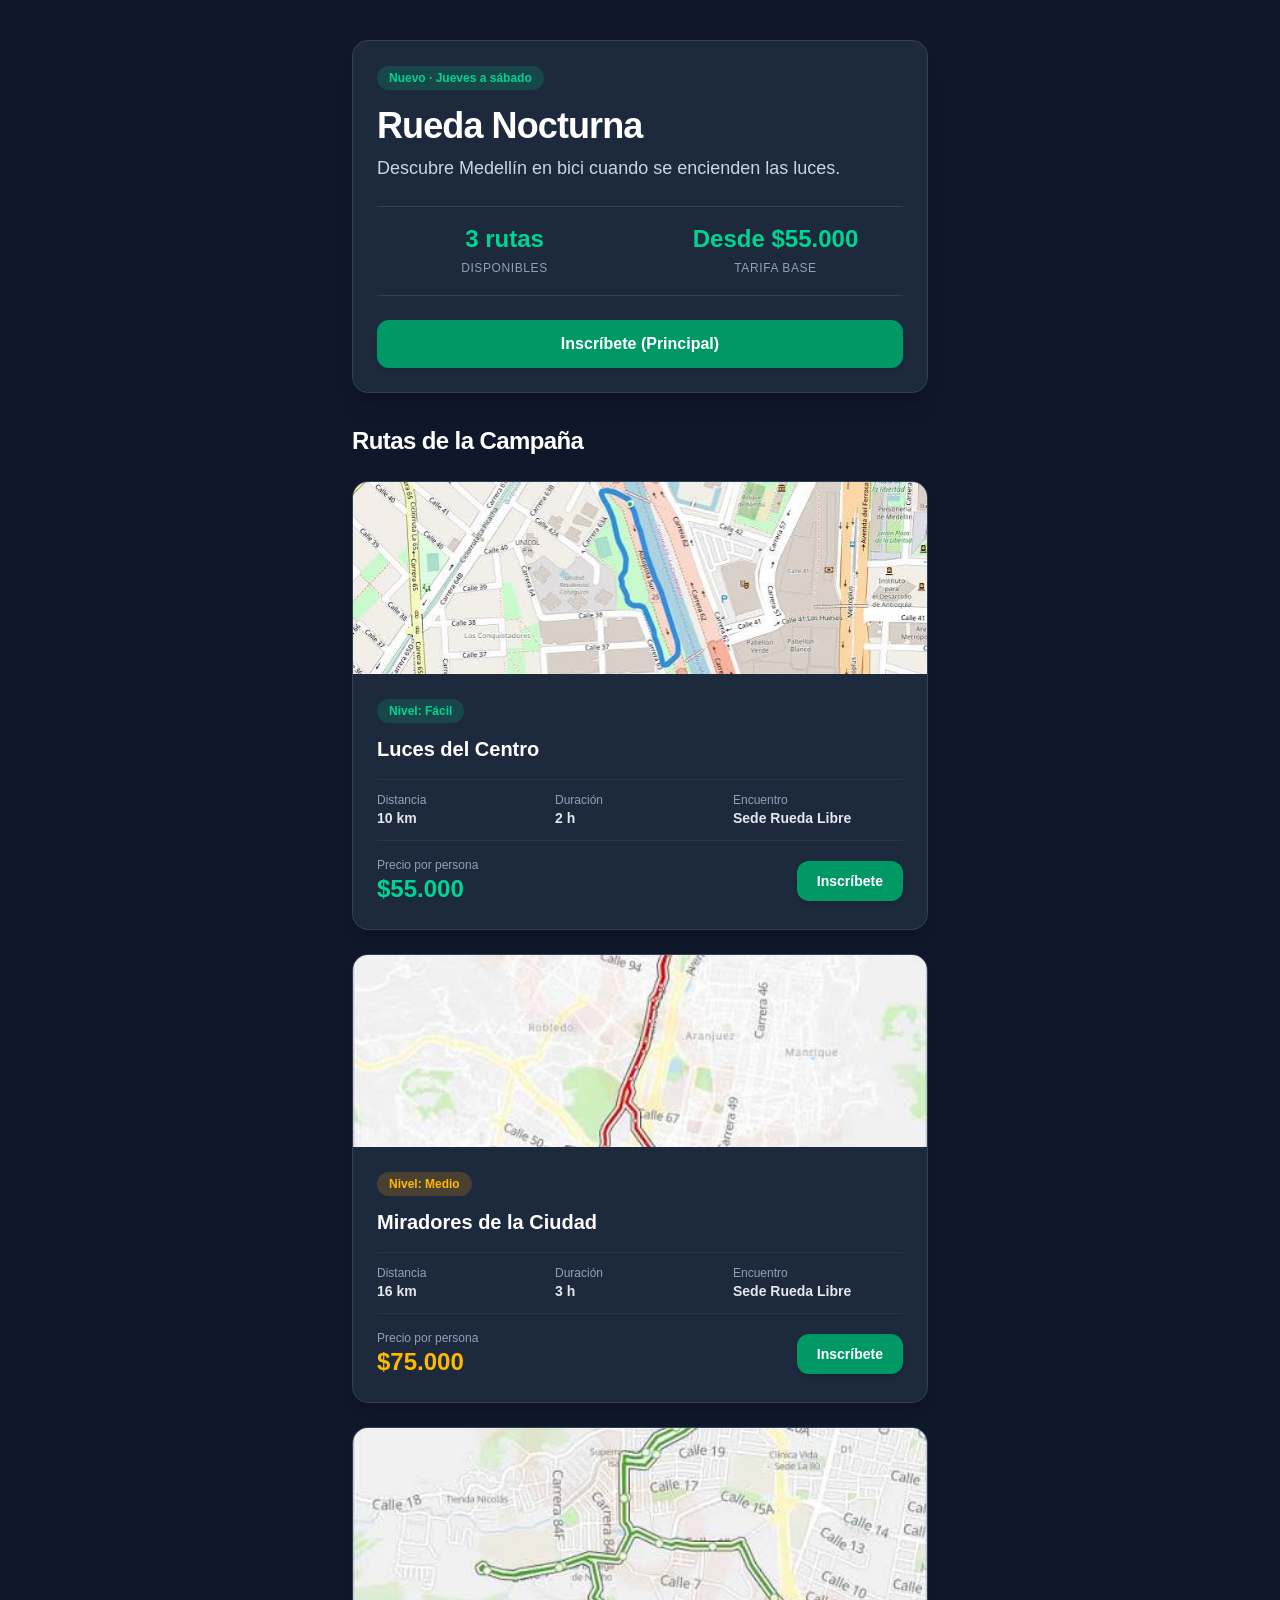
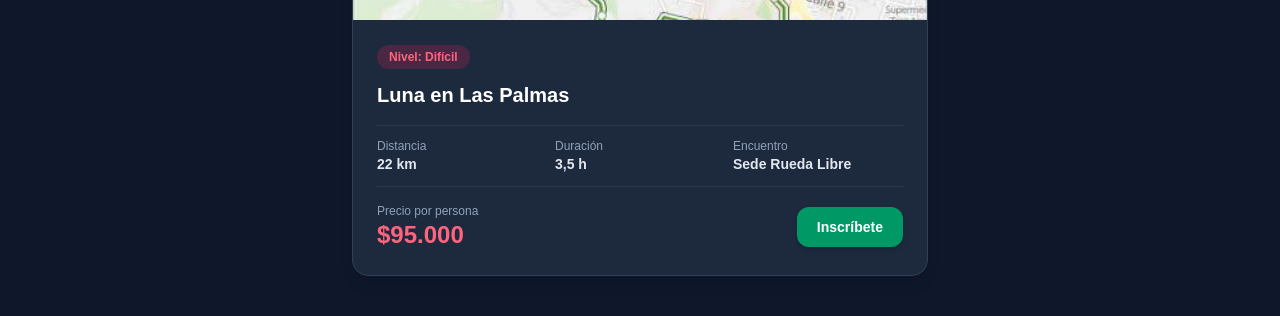
==== nocturna/index.html @ d39bd92f "Contenido de la rama semana3dia1 de semana2riwi Movido desde Roa1715/semana2riwi (commit original 7a" ====
<!DOCTYPE html>
<html lang="es">
<head>
    <meta charset="UTF-8">
    <meta name="viewport" content="width=device-width, initial-scale=1.0">
    <title>Rueda Nocturna | Rueda Libre</title>
    <!-- CSS compilado con la CLI de Tailwind -->
    <link rel="stylesheet" href="./src/output.css">
</head>
<body class="bg-slate-900 text-slate-100 font-sans antialiased min-h-screen py-10 px-4">

    <main class="max-w-xl mx-auto space-y-8">
        
        <!-- SECCIÓN PRINCIPAL HERO -->
        <section class="bg-slate-800 p-6 rounded-2xl shadow-xl border border-slate-700">
            <span class="inline-block bg-emerald-500/20 text-emerald-400 text-xs font-semibold px-3 py-1 rounded-full mb-4">
                Nuevo · Jueves a sábado
            </span>

            <h1 class="text-3xl md:text-4xl font-extrabold tracking-tight text-white mb-2">
                Rueda Nocturna
            </h1>
            <p class="text-slate-300 text-base md:text-lg mb-6">
                Descubre Medellín en bici cuando se encienden las luces.
            </p>

            <div class="grid grid-cols-2 gap-4 mb-6 py-4 border-y border-slate-700 text-center">
                <div>
                    <span class="block text-2xl font-bold text-emerald-400">3 rutas</span>
                    <span class="text-xs text-slate-400 uppercase tracking-wider">Disponibles</span>
                </div>
                <div>
                    <span class="block text-2xl font-bold text-emerald-400">Desde $55.000</span>
                    <span class="text-xs text-slate-400 uppercase tracking-wider">Tarifa base</span>
                </div>
            </div>

            <div class="flex flex-col gap-3">
                <a href="#rutas" class="text-center bg-emerald-600 hover:bg-emerald-500 text-white font-semibold py-3 px-6 rounded-xl transition duration-200 shadow-md focus:outline-none focus:ring-4 focus:ring-emerald-400/50">
                    Inscríbete (Principal)
                </a>
            </div>
        </section>

        <!-- SECCIÓN RUTAS -->
        <section id="rutas" class="space-y-6">
            <h2 class="text-2xl font-bold text-white tracking-tight">Rutas de la Campaña</h2>

            <!-- CARD 1: Luces del Centro -->
            <article class="bg-slate-800 rounded-2xl overflow-hidden border border-slate-700 shadow-lg hover:border-emerald-500 hover:shadow-2xl transition-all duration-300">
                <!-- Imagen con alto uniforme y ancho completo -->
                <img src="../img/rios_y_parques.jpeg" alt="Ruta Luces del Centro" class="w-full h-48 object-cover">
                
                <div class="p-6">
                    <!-- Etiqueta de nivel (Fácil - Verde) -->
                    <span class="inline-block bg-emerald-500/20 text-emerald-400 text-xs font-semibold px-3 py-1 rounded-full mb-3">
                        Nivel: Fácil
                    </span>

                    <h3 class="text-xl font-bold text-white mb-4">Luces del Centro</h3>

                    <!-- Lista de datos jerarquizada -->
                    <dl class="grid grid-cols-3 gap-2 py-3 border-y border-slate-700/60 mb-4">
                        <div>
                            <dt class="text-xs text-slate-400 font-medium">Distancia</dt>
                            <dd class="text-sm font-semibold text-slate-200">10 km</dd>
                        </div>
                        <div>
                            <dt class="text-xs text-slate-400 font-medium">Duración</dt>
                            <dd class="text-sm font-semibold text-slate-200">2 h</dd>
                        </div>
                        <div>
                            <dt class="text-xs text-slate-400 font-medium">Encuentro</dt>
                            <dd class="text-sm font-semibold text-slate-200">Sede Rueda Libre</dd>
                        </div>
                    </dl>

                    <!-- Precio destacado y Botón principal -->
                    <div class="flex items-center justify-between mt-4">
                        <div>
                            <span class="text-xs text-slate-400 block">Precio por persona</span>
                            <span class="text-2xl font-extrabold text-emerald-400">$55.000</span>
                        </div>
                        <a href="#" class="bg-emerald-600 hover:bg-emerald-500 text-white font-semibold py-2.5 px-5 rounded-xl transition duration-200 shadow-md focus:outline-none focus:ring-4 focus:ring-emerald-400/50 text-sm">
                            Inscríbete
                        </a>
                    </div>
                </div>
            </article>

            <!-- CARD 2: Miradores de la Ciudad -->
            <article class="bg-slate-800 rounded-2xl overflow-hidden border border-slate-700 shadow-lg hover:border-amber-500 hover:shadow-2xl transition-all duration-300">
                <img src="../img/sabores-de-barrio.jpeg" alt="Ruta Miradores de la Ciudad" class="w-full h-48 object-cover">
                
                <div class="p-6">
                    <!-- Etiqueta de nivel (Medio - Amarillo/Ámbar) -->
                    <span class="inline-block bg-amber-500/20 text-amber-400 text-xs font-semibold px-3 py-1 rounded-full mb-3">
                        Nivel: Medio
                    </span>

                    <h3 class="text-xl font-bold text-white mb-4">Miradores de la Ciudad</h3>

                    <dl class="grid grid-cols-3 gap-2 py-3 border-y border-slate-700/60 mb-4">
                        <div>
                            <dt class="text-xs text-slate-400 font-medium">Distancia</dt>
                            <dd class="text-sm font-semibold text-slate-200">16 km</dd>
                        </div>
                        <div>
                            <dt class="text-xs text-slate-400 font-medium">Duración</dt>
                            <dd class="text-sm font-semibold text-slate-200">3 h</dd>
                        </div>
                        <div>
                            <dt class="text-xs text-slate-400 font-medium">Encuentro</dt>
                            <dd class="text-sm font-semibold text-slate-200">Sede Rueda Libre</dd>
                        </div>
                    </dl>

                    <div class="flex items-center justify-between mt-4">
                        <div>
                            <span class="text-xs text-slate-400 block">Precio por persona</span>
                            <span class="text-2xl font-extrabold text-amber-400">$75.000</span>
                        </div>
                        <a href="#" class="bg-emerald-600 hover:bg-emerald-500 text-white font-semibold py-2.5 px-5 rounded-xl transition duration-200 shadow-md focus:outline-none focus:ring-4 focus:ring-emerald-400/50 text-sm">
                            Inscríbete
                        </a>
                    </div>
                </div>
            </article>

            <!-- CARD 3: Luna en Las Palmas -->
            <article class="bg-slate-800 rounded-2xl overflow-hidden border border-slate-700 shadow-lg hover:border-rose-500 hover:shadow-2xl transition-all duration-300">
                <img src="../img/recto-las-palmas.jpeg" alt="Ruta Luna en Las Palmas" class="w-full h-48 object-cover">
                
                <div class="p-6">
                    <!-- Etiqueta de nivel (Difícil - Rojo/Rosa) -->
                    <span class="inline-block bg-rose-500/20 text-rose-400 text-xs font-semibold px-3 py-1 rounded-full mb-3">
                        Nivel: Difícil
                    </span>

                    <h3 class="text-xl font-bold text-white mb-4">Luna en Las Palmas</h3>

                    <dl class="grid grid-cols-3 gap-2 py-3 border-y border-slate-700/60 mb-4">
                        <div>
                            <dt class="text-xs text-slate-400 font-medium">Distancia</dt>
                            <dd class="text-sm font-semibold text-slate-200">22 km</dd>
                        </div>
                        <div>
                            <dt class="text-xs text-slate-400 font-medium">Duración</dt>
                            <dd class="text-sm font-semibold text-slate-200">3,5 h</dd>
                        </div>
                        <div>
                            <dt class="text-xs text-slate-400 font-medium">Encuentro</dt>
                            <dd class="text-sm font-semibold text-slate-200">Sede Rueda Libre</dd>
                        </div>
                    </dl>

                    <div class="flex items-center justify-between mt-4">
                        <div>
                            <span class="text-xs text-slate-400 block">Precio por persona</span>
                            <span class="text-2xl font-extrabold text-rose-400">$95.000</span>
                        </div>
                        <a href="#" class="bg-emerald-600 hover:bg-emerald-500 text-white font-semibold py-2.5 px-5 rounded-xl transition duration-200 shadow-md focus:outline-none focus:ring-4 focus:ring-emerald-400/50 text-sm">
                            Inscríbete
                        </a>
                    </div>
                </div>
            </article>

        </section>

    </main>

</body>
</html>
---- nocturna/src/output.css ----
/*! tailwindcss v4.3.5 | MIT License | https://tailwindcss.com */
@layer properties;
@layer theme, base, components, utilities;
@layer theme {
  :root, :host {
    --font-sans: -apple-system, BlinkMacSystemFont, "Segoe UI", Roboto, "Helvetica Neue",
      "Noto Sans", Arial, sans-serif, "Apple Color Emoji", "Segoe UI Emoji",
      "Segoe UI Symbol", "Noto Color Emoji";
    --font-mono: ui-monospace, SFMono-Regular, Menlo, Monaco, Consolas, "Liberation Mono",
      "Courier New", monospace;
    --color-amber-400: oklch(82.8% 0.189 84.429);
    --color-amber-500: oklch(76.9% 0.188 70.08);
    --color-emerald-400: oklch(76.5% 0.177 163.223);
    --color-emerald-500: oklch(69.6% 0.17 162.48);
    --color-emerald-600: oklch(59.6% 0.145 163.225);
    --color-sky-400: oklch(74.6% 0.16 232.661);
    --color-sky-500: oklch(68.5% 0.169 237.323);
    --color-rose-400: oklch(71.2% 0.194 13.428);
    --color-rose-500: oklch(64.5% 0.246 16.439);
    --color-slate-100: oklch(96.8% 0.007 247.896);
    --color-slate-200: oklch(92.9% 0.013 255.508);
    --color-slate-300: oklch(86.9% 0.022 252.894);
    --color-slate-400: oklch(70.4% 0.04 256.788);
    --color-slate-600: oklch(44.6% 0.043 257.281);
    --color-slate-700: oklch(37.2% 0.044 257.287);
    --color-slate-800: oklch(27.9% 0.041 260.031);
    --color-slate-900: oklch(20.8% 0.042 265.755);
    --color-white: #fff;
    --spacing: 0.25rem;
    --container-md: 28rem;
    --container-xl: 36rem;
    --container-3xl: 48rem;
    --text-xs: 0.75rem;
    --text-xs--line-height: calc(1 / 0.75);
    --text-sm: 0.875rem;
    --text-sm--line-height: calc(1.25 / 0.875);
    --text-base: 1rem;
    --text-base--line-height: calc(1.5 / 1);
    --text-lg: 1.125rem;
    --text-lg--line-height: calc(1.75 / 1.125);
    --text-xl: 1.25rem;
    --text-xl--line-height: calc(1.75 / 1.25);
    --text-2xl: 1.5rem;
    --text-2xl--line-height: calc(2 / 1.5);
    --text-3xl: 1.875rem;
    --text-3xl--line-height: calc(2.25 / 1.875);
    --text-4xl: 2.25rem;
    --text-4xl--line-height: calc(2.5 / 2.25);
    --font-weight-medium: 500;
    --font-weight-semibold: 600;
    --font-weight-bold: 700;
    --font-weight-extrabold: 800;
    --tracking-tight: -0.025em;
    --tracking-wider: 0.05em;
    --radius-xl: 0.75rem;
    --radius-2xl: 1rem;
    --default-transition-duration: 150ms;
    --default-transition-timing-function: cubic-bezier(0.4, 0, 0.2, 1);
    --default-font-family: var(--font-sans);
    --default-mono-font-family: var(--font-mono);
  }
}
@layer base {
  *, ::after, ::before, ::backdrop, ::file-selector-button {
    box-sizing: border-box;
    margin: 0;
    padding: 0;
    border: 0 solid;
  }
  html, :host {
    line-height: 1.5;
    -webkit-text-size-adjust: 100%;
    tab-size: 4;
    font-family: var(--default-font-family, -apple-system, BlinkMacSystemFont, "Segoe UI", Roboto, "Helvetica Neue", "Noto Sans", Arial, sans-serif, "Apple Color Emoji", "Segoe UI Emoji", "Segoe UI Symbol", "Noto Color Emoji");
    font-feature-settings: var(--default-font-feature-settings, normal);
    font-variation-settings: var(--default-font-variation-settings, normal);
    -webkit-tap-highlight-color: transparent;
  }
  hr {
    height: 0;
    color: inherit;
    border-top-width: 1px;
  }
  abbr:where([title]) {
    -webkit-text-decoration: underline dotted;
    text-decoration: underline dotted;
  }
  h1, h2, h3, h4, h5, h6 {
    font-size: inherit;
    font-weight: inherit;
  }
  a {
    color: inherit;
    -webkit-text-decoration: inherit;
    text-decoration: inherit;
  }
  b, strong {
    font-weight: bolder;
  }
  code, kbd, samp, pre {
    font-family: var(--default-mono-font-family, ui-monospace, SFMono-Regular, Menlo, Monaco, Consolas, "Liberation Mono", "Courier New", monospace);
    font-feature-settings: var(--default-mono-font-feature-settings, normal);
    font-variation-settings: var(--default-mono-font-variation-settings, normal);
    font-size: 1em;
  }
  small {
    font-size: 80%;
  }
  sub, sup {
    font-size: 75%;
    line-height: 0;
    position: relative;
    vertical-align: baseline;
  }
  sub {
    bottom: -0.25em;
  }
  sup {
    top: -0.5em;
  }
  table {
    text-indent: 0;
    border-color: inherit;
    border-collapse: collapse;
  }
  :-moz-focusring:where(:not(iframe)) {
    outline: auto;
  }
  progress {
    vertical-align: baseline;
  }
  summary {
    display: list-item;
  }
  ol, ul, menu {
    list-style: none;
  }
  img, svg, video, canvas, audio, iframe, embed, object {
    display: block;
    vertical-align: middle;
  }
  img, video {
    max-width: 100%;
    height: auto;
  }
  button, input, select, optgroup, textarea, ::file-selector-button {
    font: inherit;
    font-feature-settings: inherit;
    font-variation-settings: inherit;
    letter-spacing: inherit;
    color: inherit;
    border-radius: 0;
    background-color: transparent;
    opacity: 1;
  }
  :where(select:is([multiple], [size])) optgroup {
    font-weight: bolder;
  }
  :where(select:is([multiple], [size])) optgroup option {
    padding-inline-start: 20px;
  }
  ::file-selector-button {
    margin-inline-end: 4px;
  }
  ::placeholder {
    opacity: 1;
  }
  @supports (not (-webkit-appearance: -apple-pay-button))  or (contain-intrinsic-size: 1px) {
    ::placeholder {
      color: currentcolor;
      @supports (color: color-mix(in lab, red, red)) {
        color: color-mix(in oklab, currentcolor 50%, transparent);
      }
    }
  }
  textarea {
    resize: vertical;
  }
  ::-webkit-search-decoration {
    -webkit-appearance: none;
  }
  ::-webkit-date-and-time-value {
    min-height: 1lh;
    text-align: inherit;
  }
  ::-webkit-datetime-edit {
    display: inline-flex;
  }
  ::-webkit-datetime-edit-fields-wrapper {
    padding: 0;
  }
  ::-webkit-datetime-edit, ::-webkit-datetime-edit-year-field, ::-webkit-datetime-edit-month-field, ::-webkit-datetime-edit-day-field, ::-webkit-datetime-edit-hour-field, ::-webkit-datetime-edit-minute-field, ::-webkit-datetime-edit-second-field, ::-webkit-datetime-edit-millisecond-field, ::-webkit-datetime-edit-meridiem-field {
    padding-block: 0;
  }
  ::-webkit-calendar-picker-indicator {
    line-height: 1;
  }
  :-moz-ui-invalid {
    box-shadow: none;
  }
  button, input:where([type="button"], [type="reset"], [type="submit"]), ::file-selector-button {
    appearance: button;
  }
  ::-webkit-inner-spin-button, ::-webkit-outer-spin-button {
    height: auto;
  }
  [hidden]:where(:not([hidden="until-found"])) {
    display: none !important;
  }
}
@layer utilities {
  .m-4 {
    margin: calc(var(--spacing) * 4);
  }
  .mx-auto {
    margin-inline: auto;
  }
  .mt-1 {
    margin-top: var(--spacing);
  }
  .mt-3 {
    margin-top: calc(var(--spacing) * 3);
  }
  .mt-4 {
    margin-top: calc(var(--spacing) * 4);
  }
  .mb-1 {
    margin-bottom: var(--spacing);
  }
  .mb-2 {
    margin-bottom: calc(var(--spacing) * 2);
  }
  .mb-3 {
    margin-bottom: calc(var(--spacing) * 3);
  }
  .mb-4 {
    margin-bottom: calc(var(--spacing) * 4);
  }
  .mb-6 {
    margin-bottom: calc(var(--spacing) * 6);
  }
  .block {
    display: block;
  }
  .flex {
    display: flex;
  }
  .grid {
    display: grid;
  }
  .inline-block {
    display: inline-block;
  }
  .table {
    display: table;
  }
  .h-40 {
    height: calc(var(--spacing) * 40);
  }
  .h-48 {
    height: calc(var(--spacing) * 48);
  }
  .min-h-screen {
    min-height: 100vh;
  }
  .w-full {
    width: 100%;
  }
  .max-w-3xl {
    max-width: var(--container-3xl);
  }
  .max-w-md {
    max-width: var(--container-md);
  }
  .max-w-xl {
    max-width: var(--container-xl);
  }
  .border-collapse {
    border-collapse: collapse;
  }
  .resize {
    resize: both;
  }
  .grid-cols-2 {
    grid-template-columns: repeat(2, minmax(0, 1fr));
  }
  .grid-cols-3 {
    grid-template-columns: repeat(3, minmax(0, 1fr));
  }
  .flex-col {
    flex-direction: column;
  }
  .items-center {
    align-items: center;
  }
  .items-stretch {
    align-items: stretch;
  }
  .justify-between {
    justify-content: space-between;
  }
  .justify-center {
    justify-content: center;
  }
  .gap-2 {
    gap: calc(var(--spacing) * 2);
  }
  .gap-3 {
    gap: calc(var(--spacing) * 3);
  }
  .gap-4 {
    gap: calc(var(--spacing) * 4);
  }
  :where(.space-y-2 > :not(:last-child)) {
    --tw-space-y-reverse: 0;
    margin-block-start: calc(calc(var(--spacing) * 2) * var(--tw-space-y-reverse));
    margin-block-end: calc(calc(var(--spacing) * 2) * calc(1 - var(--tw-space-y-reverse)));
  }
  :where(.space-y-3 > :not(:last-child)) {
    --tw-space-y-reverse: 0;
    margin-block-start: calc(calc(var(--spacing) * 3) * var(--tw-space-y-reverse));
    margin-block-end: calc(calc(var(--spacing) * 3) * calc(1 - var(--tw-space-y-reverse)));
  }
  :where(.space-y-4 > :not(:last-child)) {
    --tw-space-y-reverse: 0;
    margin-block-start: calc(calc(var(--spacing) * 4) * var(--tw-space-y-reverse));
    margin-block-end: calc(calc(var(--spacing) * 4) * calc(1 - var(--tw-space-y-reverse)));
  }
  :where(.space-y-6 > :not(:last-child)) {
    --tw-space-y-reverse: 0;
    margin-block-start: calc(calc(var(--spacing) * 6) * var(--tw-space-y-reverse));
    margin-block-end: calc(calc(var(--spacing) * 6) * calc(1 - var(--tw-space-y-reverse)));
  }
  :where(.space-y-8 > :not(:last-child)) {
    --tw-space-y-reverse: 0;
    margin-block-start: calc(calc(var(--spacing) * 8) * var(--tw-space-y-reverse));
    margin-block-end: calc(calc(var(--spacing) * 8) * calc(1 - var(--tw-space-y-reverse)));
  }
  :where(.space-y-12 > :not(:last-child)) {
    --tw-space-y-reverse: 0;
    margin-block-start: calc(calc(var(--spacing) * 12) * var(--tw-space-y-reverse));
    margin-block-end: calc(calc(var(--spacing) * 12) * calc(1 - var(--tw-space-y-reverse)));
  }
  .overflow-hidden {
    overflow: hidden;
  }
  .rounded-2xl {
    border-radius: var(--radius-2xl);
  }
  .rounded-full {
    border-radius: calc(infinity * 1px);
  }
  .rounded-xl {
    border-radius: var(--radius-xl);
  }
  .rounded-r-xl {
    border-top-right-radius: var(--radius-xl);
    border-bottom-right-radius: var(--radius-xl);
  }
  .border {
    border-style: var(--tw-border-style);
    border-width: 1px;
  }
  .border-2 {
    border-style: var(--tw-border-style);
    border-width: 2px;
  }
  .border-y {
    border-block-style: var(--tw-border-style);
    border-block-width: 1px;
  }
  .border-b {
    border-bottom-style: var(--tw-border-style);
    border-bottom-width: 1px;
  }
  .border-l-4 {
    border-left-style: var(--tw-border-style);
    border-left-width: 4px;
  }
  .border-amber-500 {
    border-color: var(--color-amber-500);
  }
  .border-emerald-500 {
    border-color: var(--color-emerald-500);
  }
  .border-sky-500 {
    border-color: var(--color-sky-500);
  }
  .border-slate-700 {
    border-color: var(--color-slate-700);
  }
  .border-slate-700\/60 {
    border-color: color-mix(in srgb, oklch(37.2% 0.044 257.287) 60%, transparent);
    @supports (color: color-mix(in lab, red, red)) {
      border-color: color-mix(in oklab, var(--color-slate-700) 60%, transparent);
    }
  }
  .border-slate-800 {
    border-color: var(--color-slate-800);
  }
  .bg-amber-500 {
    background-color: var(--color-amber-500);
  }
  .bg-amber-500\/10 {
    background-color: color-mix(in srgb, oklch(76.9% 0.188 70.08) 10%, transparent);
    @supports (color: color-mix(in lab, red, red)) {
      background-color: color-mix(in oklab, var(--color-amber-500) 10%, transparent);
    }
  }
  .bg-amber-500\/20 {
    background-color: color-mix(in srgb, oklch(76.9% 0.188 70.08) 20%, transparent);
    @supports (color: color-mix(in lab, red, red)) {
      background-color: color-mix(in oklab, var(--color-amber-500) 20%, transparent);
    }
  }
  .bg-emerald-500 {
    background-color: var(--color-emerald-500);
  }
  .bg-emerald-500\/10 {
    background-color: color-mix(in srgb, oklch(69.6% 0.17 162.48) 10%, transparent);
    @supports (color: color-mix(in lab, red, red)) {
      background-color: color-mix(in oklab, var(--color-emerald-500) 10%, transparent);
    }
  }
  .bg-emerald-500\/20 {
    background-color: color-mix(in srgb, oklch(69.6% 0.17 162.48) 20%, transparent);
    @supports (color: color-mix(in lab, red, red)) {
      background-color: color-mix(in oklab, var(--color-emerald-500) 20%, transparent);
    }
  }
  .bg-emerald-600 {
    background-color: var(--color-emerald-600);
  }
  .bg-rose-500 {
    background-color: var(--color-rose-500);
  }
  .bg-rose-500\/20 {
    background-color: color-mix(in srgb, oklch(64.5% 0.246 16.439) 20%, transparent);
    @supports (color: color-mix(in lab, red, red)) {
      background-color: color-mix(in oklab, var(--color-rose-500) 20%, transparent);
    }
  }
  .bg-sky-500 {
    background-color: var(--color-sky-500);
  }
  .bg-sky-500\/10 {
    background-color: color-mix(in srgb, oklch(68.5% 0.169 237.323) 10%, transparent);
    @supports (color: color-mix(in lab, red, red)) {
      background-color: color-mix(in oklab, var(--color-sky-500) 10%, transparent);
    }
  }
  .bg-slate-700 {
    background-color: var(--color-slate-700);
  }
  .bg-slate-800 {
    background-color: var(--color-slate-800);
  }
  .bg-slate-800\/50 {
    background-color: color-mix(in srgb, oklch(27.9% 0.041 260.031) 50%, transparent);
    @supports (color: color-mix(in lab, red, red)) {
      background-color: color-mix(in oklab, var(--color-slate-800) 50%, transparent);
    }
  }
  .bg-slate-900 {
    background-color: var(--color-slate-900);
  }
  .object-cover {
    object-fit: cover;
  }
  .p-4 {
    padding: calc(var(--spacing) * 4);
  }
  .p-5 {
    padding: calc(var(--spacing) * 5);
  }
  .p-6 {
    padding: calc(var(--spacing) * 6);
  }
  .px-3 {
    padding-inline: calc(var(--spacing) * 3);
  }
  .px-4 {
    padding-inline: calc(var(--spacing) * 4);
  }
  .px-5 {
    padding-inline: calc(var(--spacing) * 5);
  }
  .px-6 {
    padding-inline: calc(var(--spacing) * 6);
  }
  .py-1 {
    padding-block: var(--spacing);
  }
  .py-2 {
    padding-block: calc(var(--spacing) * 2);
  }
  .py-2\.5 {
    padding-block: calc(var(--spacing) * 2.5);
  }
  .py-3 {
    padding-block: calc(var(--spacing) * 3);
  }
  .py-4 {
    padding-block: calc(var(--spacing) * 4);
  }
  .py-10 {
    padding-block: calc(var(--spacing) * 10);
  }
  .py-12 {
    padding-block: calc(var(--spacing) * 12);
  }
  .pb-2 {
    padding-bottom: calc(var(--spacing) * 2);
  }
  .pb-6 {
    padding-bottom: calc(var(--spacing) * 6);
  }
  .text-center {
    text-align: center;
  }
  .font-sans {
    font-family: var(--font-sans);
  }
  .text-2xl {
    font-size: var(--text-2xl);
    line-height: var(--tw-leading, var(--text-2xl--line-height));
  }
  .text-3xl {
    font-size: var(--text-3xl);
    line-height: var(--tw-leading, var(--text-3xl--line-height));
  }
  .text-base {
    font-size: var(--text-base);
    line-height: var(--tw-leading, var(--text-base--line-height));
  }
  .text-lg {
    font-size: var(--text-lg);
    line-height: var(--tw-leading, var(--text-lg--line-height));
  }
  .text-sm {
    font-size: var(--text-sm);
    line-height: var(--tw-leading, var(--text-sm--line-height));
  }
  .text-xl {
    font-size: var(--text-xl);
    line-height: var(--tw-leading, var(--text-xl--line-height));
  }
  .text-xs {
    font-size: var(--text-xs);
    line-height: var(--tw-leading, var(--text-xs--line-height));
  }
  .text-\[11px\] {
    font-size: 11px;
  }
  .font-bold {
    --tw-font-weight: var(--font-weight-bold);
    font-weight: var(--font-weight-bold);
  }
  .font-extrabold {
    --tw-font-weight: var(--font-weight-extrabold);
    font-weight: var(--font-weight-extrabold);
  }
  .font-medium {
    --tw-font-weight: var(--font-weight-medium);
    font-weight: var(--font-weight-medium);
  }
  .font-semibold {
    --tw-font-weight: var(--font-weight-semibold);
    font-weight: var(--font-weight-semibold);
  }
  .tracking-tight {
    --tw-tracking: var(--tracking-tight);
    letter-spacing: var(--tracking-tight);
  }
  .tracking-wider {
    --tw-tracking: var(--tracking-wider);
    letter-spacing: var(--tracking-wider);
  }
  .text-amber-400 {
    color: var(--color-amber-400);
  }
  .text-emerald-400 {
    color: var(--color-emerald-400);
  }
  .text-rose-400 {
    color: var(--color-rose-400);
  }
  .text-sky-400 {
    color: var(--color-sky-400);
  }
  .text-slate-100 {
    color: var(--color-slate-100);
  }
  .text-slate-200 {
    color: var(--color-slate-200);
  }
  .text-slate-300 {
    color: var(--color-slate-300);
  }
  .text-slate-400 {
    color: var(--color-slate-400);
  }
  .text-white {
    color: var(--color-white);
  }
  .uppercase {
    text-transform: uppercase;
  }
  .underline {
    text-decoration-line: underline;
  }
  .antialiased {
    -webkit-font-smoothing: antialiased;
    -moz-osx-font-smoothing: grayscale;
  }
  .shadow-lg {
    --tw-shadow: 0 10px 15px -3px var(--tw-shadow-color, rgb(0 0 0 / 0.1)), 0 4px 6px -4px var(--tw-shadow-color, rgb(0 0 0 / 0.1));
    box-shadow: var(--tw-inset-shadow), var(--tw-inset-ring-shadow), var(--tw-ring-offset-shadow), var(--tw-ring-shadow), var(--tw-shadow);
  }
  .shadow-md {
    --tw-shadow: 0 4px 6px -1px var(--tw-shadow-color, rgb(0 0 0 / 0.1)), 0 2px 4px -2px var(--tw-shadow-color, rgb(0 0 0 / 0.1));
    box-shadow: var(--tw-inset-shadow), var(--tw-inset-ring-shadow), var(--tw-ring-offset-shadow), var(--tw-ring-shadow), var(--tw-shadow);
  }
  .shadow-sm {
    --tw-shadow: 0 1px 3px 0 var(--tw-shadow-color, rgb(0 0 0 / 0.1)), 0 1px 2px -1px var(--tw-shadow-color, rgb(0 0 0 / 0.1));
    box-shadow: var(--tw-inset-shadow), var(--tw-inset-ring-shadow), var(--tw-ring-offset-shadow), var(--tw-ring-shadow), var(--tw-shadow);
  }
  .shadow-xl {
    --tw-shadow: 0 20px 25px -5px var(--tw-shadow-color, rgb(0 0 0 / 0.1)), 0 8px 10px -6px var(--tw-shadow-color, rgb(0 0 0 / 0.1));
    box-shadow: var(--tw-inset-shadow), var(--tw-inset-ring-shadow), var(--tw-ring-offset-shadow), var(--tw-ring-shadow), var(--tw-shadow);
  }
  .outline {
    outline-style: var(--tw-outline-style);
    outline-width: 1px;
  }
  .transition {
    transition-property: color, background-color, border-color, outline-color, text-decoration-color, fill, stroke, --tw-gradient-from, --tw-gradient-via, --tw-gradient-to, opacity, box-shadow, transform, translate, scale, rotate, filter, -webkit-backdrop-filter, backdrop-filter, display, content-visibility, overlay, pointer-events;
    transition-timing-function: var(--tw-ease, var(--default-transition-timing-function));
    transition-duration: var(--tw-duration, var(--default-transition-duration));
  }
  .transition-all {
    transition-property: all;
    transition-timing-function: var(--tw-ease, var(--default-transition-timing-function));
    transition-duration: var(--tw-duration, var(--default-transition-duration));
  }
  .duration-200 {
    --tw-duration: 200ms;
    transition-duration: 200ms;
  }
  .duration-300 {
    --tw-duration: 300ms;
    transition-duration: 300ms;
  }
  @media (hover: hover) {
    .hover\:border-amber-500:hover {
      border-color: var(--color-amber-500);
    }
    .hover\:border-emerald-500:hover {
      border-color: var(--color-emerald-500);
    }
    .hover\:border-rose-500:hover {
      border-color: var(--color-rose-500);
    }
    .hover\:bg-emerald-500:hover {
      background-color: var(--color-emerald-500);
    }
    .hover\:bg-emerald-500\/10:hover {
      background-color: color-mix(in srgb, oklch(69.6% 0.17 162.48) 10%, transparent);
    }
    @supports (color: color-mix(in lab, red, red)) {
      .hover\:bg-emerald-500\/10:hover {
        background-color: color-mix(in oklab, var(--color-emerald-500) 10%, transparent);
      }
    }
    .hover\:bg-slate-600:hover {
      background-color: var(--color-slate-600);
    }
    .hover\:shadow-2xl:hover {
      --tw-shadow: 0 25px 50px -12px var(--tw-shadow-color, rgb(0 0 0 / 0.25));
      box-shadow: var(--tw-inset-shadow), var(--tw-inset-ring-shadow), var(--tw-ring-offset-shadow), var(--tw-ring-shadow), var(--tw-shadow);
    }
  }
  .focus\:border-emerald-500:focus {
    border-color: var(--color-emerald-500);
  }
  .focus\:ring-2:focus {
    --tw-ring-shadow: var(--tw-ring-inset, ) 0 0 0 calc(2px + var(--tw-ring-offset-width)) var(--tw-ring-color, currentcolor);
    box-shadow: var(--tw-inset-shadow), var(--tw-inset-ring-shadow), var(--tw-ring-offset-shadow), var(--tw-ring-shadow), var(--tw-shadow);
  }
  .focus\:ring-4:focus {
    --tw-ring-shadow: var(--tw-ring-inset, ) 0 0 0 calc(4px + var(--tw-ring-offset-width)) var(--tw-ring-color, currentcolor);
    box-shadow: var(--tw-inset-shadow), var(--tw-inset-ring-shadow), var(--tw-ring-offset-shadow), var(--tw-ring-shadow), var(--tw-shadow);
  }
  .focus\:ring-emerald-400\/50:focus {
    --tw-ring-color: color-mix(in srgb, oklch(76.5% 0.177 163.223) 50%, transparent);
    @supports (color: color-mix(in lab, red, red)) {
      --tw-ring-color: color-mix(in oklab, var(--color-emerald-400) 50%, transparent);
    }
  }
  .focus\:ring-emerald-500\/20:focus {
    --tw-ring-color: color-mix(in srgb, oklch(69.6% 0.17 162.48) 20%, transparent);
    @supports (color: color-mix(in lab, red, red)) {
      --tw-ring-color: color-mix(in oklab, var(--color-emerald-500) 20%, transparent);
    }
  }
  .focus\:ring-slate-400\/50:focus {
    --tw-ring-color: color-mix(in srgb, oklch(70.4% 0.04 256.788) 50%, transparent);
    @supports (color: color-mix(in lab, red, red)) {
      --tw-ring-color: color-mix(in oklab, var(--color-slate-400) 50%, transparent);
    }
  }
  .focus\:outline-none:focus {
    --tw-outline-style: none;
    outline-style: none;
  }
  @media (width >= 40rem) {
    .sm\:flex-row {
      flex-direction: row;
    }
    .sm\:items-center {
      align-items: center;
    }
  }
  @media (width >= 48rem) {
    .md\:text-4xl {
      font-size: var(--text-4xl);
      line-height: var(--tw-leading, var(--text-4xl--line-height));
    }
    .md\:text-lg {
      font-size: var(--text-lg);
      line-height: var(--tw-leading, var(--text-lg--line-height));
    }
  }
}
@property --tw-space-y-reverse {
  syntax: "*";
  inherits: false;
  initial-value: 0;
}
@property --tw-border-style {
  syntax: "*";
  inherits: false;
  initial-value: solid;
}
@property --tw-font-weight {
  syntax: "*";
  inherits: false;
}
@property --tw-tracking {
  syntax: "*";
  inherits: false;
}
@property --tw-shadow {
  syntax: "*";
  inherits: false;
  initial-value: 0 0 #0000;
}
@property --tw-shadow-color {
  syntax: "*";
  inherits: false;
}
@property --tw-shadow-alpha {
  syntax: "<percentage>";
  inherits: false;
  initial-value: 100%;
}
@property --tw-inset-shadow {
  syntax: "*";
  inherits: false;
  initial-value: 0 0 #0000;
}
@property --tw-inset-shadow-color {
  syntax: "*";
  inherits: false;
}
@property --tw-inset-shadow-alpha {
  syntax: "<percentage>";
  inherits: false;
  initial-value: 100%;
}
@property --tw-ring-color {
  syntax: "*";
  inherits: false;
}
@property --tw-ring-shadow {
  syntax: "*";
  inherits: false;
  initial-value: 0 0 #0000;
}
@property --tw-inset-ring-color {
  syntax: "*";
  inherits: false;
}
@property --tw-inset-ring-shadow {
  syntax: "*";
  inherits: false;
  initial-value: 0 0 #0000;
}
@property --tw-ring-inset {
  syntax: "*";
  inherits: false;
}
@property --tw-ring-offset-width {
  syntax: "<length>";
  inherits: false;
  initial-value: 0px;
}
@property --tw-ring-offset-color {
  syntax: "*";
  inherits: false;
  initial-value: #fff;
}
@property --tw-ring-offset-shadow {
  syntax: "*";
  inherits: false;
  initial-value: 0 0 #0000;
}
@property --tw-outline-style {
  syntax: "*";
  inherits: false;
  initial-value: solid;
}
@property --tw-duration {
  syntax: "*";
  inherits: false;
}
@layer properties {
  @supports ((-webkit-hyphens: none) and (not (margin-trim: block))) or ((-moz-orient: inline) and (not (color:rgb(from red r g b)))) {
    *, ::before, ::after, ::backdrop {
      --tw-space-y-reverse: 0;
      --tw-border-style: solid;
      --tw-font-weight: initial;
      --tw-tracking: initial;
      --tw-shadow: 0 0 #0000;
      --tw-shadow-color: initial;
      --tw-shadow-alpha: 100%;
      --tw-inset-shadow: 0 0 #0000;
      --tw-inset-shadow-color: initial;
      --tw-inset-shadow-alpha: 100%;
      --tw-ring-color: initial;
      --tw-ring-shadow: 0 0 #0000;
      --tw-inset-ring-color: initial;
      --tw-inset-ring-shadow: 0 0 #0000;
      --tw-ring-inset: initial;
      --tw-ring-offset-width: 0px;
      --tw-ring-offset-color: #fff;
      --tw-ring-offset-shadow: 0 0 #0000;
      --tw-outline-style: solid;
      --tw-duration: initial;
    }
  }
}
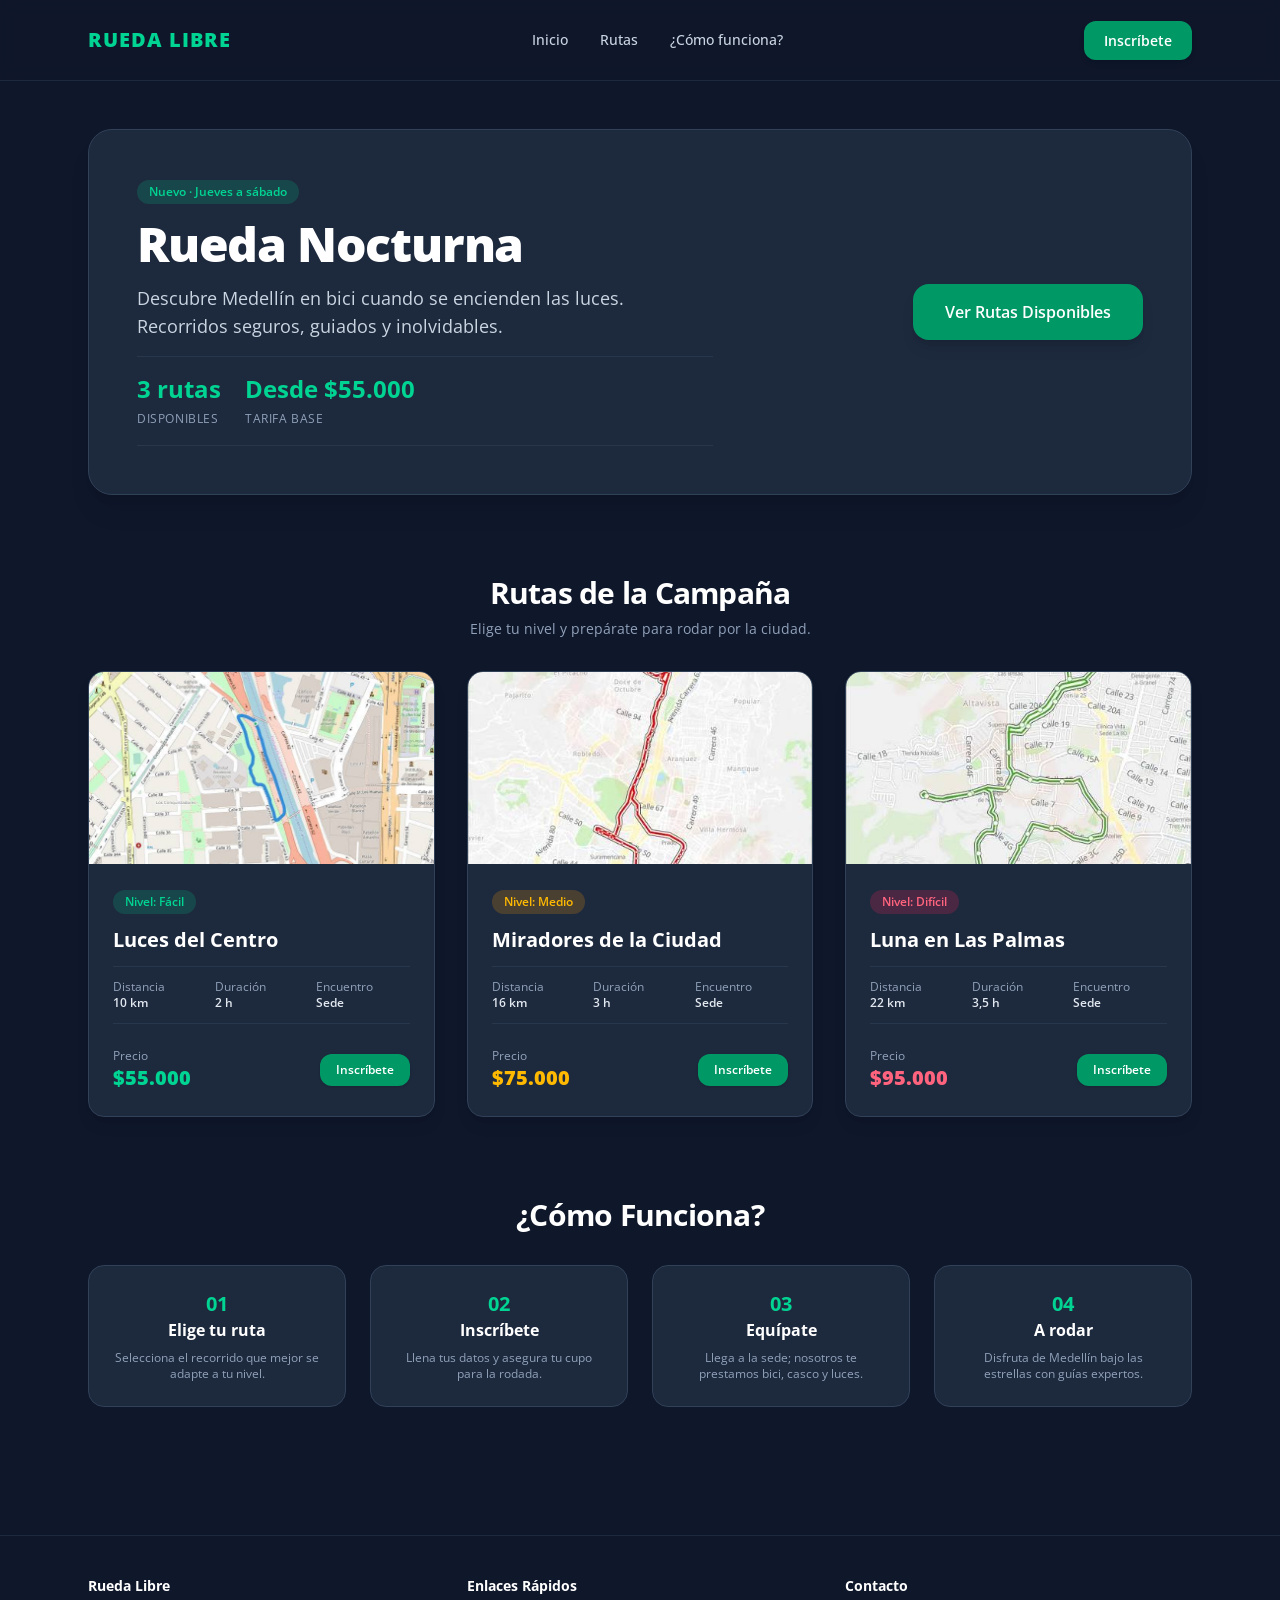
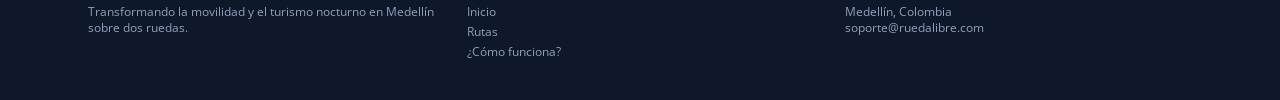
==== commit 182a221e: "dia2" ====
--- a/nocturna/index.html
+++ b/nocturna/index.html
@@ -4,171 +4,190 @@
     <meta charset="UTF-8">
     <meta name="viewport" content="width=device-width, initial-scale=1.0">
     <title>Rueda Nocturna | Rueda Libre</title>
-    <!-- CSS compilado con la CLI de Tailwind -->
     <link rel="stylesheet" href="./src/output.css">
+    <link rel="preconnect" href="https://fonts.googleapis.com">
+<link rel="stylesheet" href="https://fonts.googleapis.com/css2?family=Montserrat:wght@700;800&family=Open+Sans:wght@400;600&display=swap">
 </head>
-<body class="bg-slate-900 text-slate-100 font-sans antialiased min-h-screen py-10 px-4">
+<body class="bg-slate-900 text-slate-100 font-sans antialiased min-h-screen flex flex-col justify-between">
 
-    <main class="max-w-xl mx-auto space-y-8">
+    <!-- ENCABEZADO -->
+    <header class="border-b border-slate-800 bg-slate-900/80 backdrop-blur sticky top-0 z-50">
+        <div class="max-w-6xl mx-auto px-6 h-20 flex items-center justify-between">
+            <div class="flex items-center gap-3">
+                <span class="text-xl font-black tracking-wider text-emerald-400">RUEDA LIBRE</span>
+            </div>
+            <nav class="hidden md:flex items-center gap-8 text-sm font-medium text-slate-300">
+                <a href="#inicio" class="hover:text-emerald-400 transition">Inicio</a>
+                <a href="#rutas" class="hover:text-emerald-400 transition">Rutas</a>
+                <a href="#como-funciona" class="hover:text-emerald-400 transition">¿Cómo funciona?</a>
+            </nav>
+            <div>
+                <a href="#rutas" class="bg-emerald-600 hover:bg-emerald-500 text-white font-semibold py-2.5 px-5 rounded-xl transition shadow-md text-sm">
+                    Inscríbete
+                </a>
+            </div>
+        </div>
+    </header>
+
+    <!-- CONTENIDO PRINCIPAL -->
+    <main class="max-w-6xl mx-auto px-6 py-12 space-y-20 w-full flex-grow">
         
-        <!-- SECCIÓN PRINCIPAL HERO -->
-        <section class="bg-slate-800 p-6 rounded-2xl shadow-xl border border-slate-700">
-            <span class="inline-block bg-emerald-500/20 text-emerald-400 text-xs font-semibold px-3 py-1 rounded-full mb-4">
-                Nuevo · Jueves a sábado
-            </span>
-
-            <h1 class="text-3xl md:text-4xl font-extrabold tracking-tight text-white mb-2">
-                Rueda Nocturna
-            </h1>
-            <p class="text-slate-300 text-base md:text-lg mb-6">
-                Descubre Medellín en bici cuando se encienden las luces.
-            </p>
-
-            <div class="grid grid-cols-2 gap-4 mb-6 py-4 border-y border-slate-700 text-center">
-                <div>
-                    <span class="block text-2xl font-bold text-emerald-400">3 rutas</span>
-                    <span class="text-xs text-slate-400 uppercase tracking-wider">Disponibles</span>
-                </div>
-                <div>
-                    <span class="block text-2xl font-bold text-emerald-400">Desde $55.000</span>
-                    <span class="text-xs text-slate-400 uppercase tracking-wider">Tarifa base</span>
+        <!-- SECCIÓN INICIO / HERO -->
+        <section id="inicio" class="bg-slate-800 p-8 md:p-12 rounded-3xl shadow-xl border border-slate-700 flex flex-col md:flex-row items-center justify-between gap-8">
+            <div class="space-y-4 max-w-xl">
+                <span class="inline-block bg-emerald-500/20 text-emerald-400 text-xs font-semibold px-3 py-1 rounded-full">
+                    Nuevo · Jueves a sábado
+                </span>
+                <h1 class="text-4xl md:text-5xl font-extrabold tracking-tight text-white">
+                    Rueda Nocturna
+                </h1>
+                <p class="text-slate-300 text-lg">
+                    Descubre Medellín en bici cuando se encienden las luces. Recorridos seguros, guiados y inolvidables.
+                </p>
+                <div class="flex gap-6 py-4 border-y border-slate-700/60">
+                    <div>
+                        <span class="block text-2xl font-bold text-emerald-400">3 rutas</span>
+                        <span class="text-xs text-slate-400 uppercase tracking-wider">Disponibles</span>
+                    </div>
+                    <div>
+                        <span class="block text-2xl font-bold text-emerald-400">Desde $55.000</span>
+                        <span class="text-xs text-slate-400 uppercase tracking-wider">Tarifa base</span>
+                    </div>
                 </div>
             </div>
-
-            <div class="flex flex-col gap-3">
-                <a href="#rutas" class="text-center bg-emerald-600 hover:bg-emerald-500 text-white font-semibold py-3 px-6 rounded-xl transition duration-200 shadow-md focus:outline-none focus:ring-4 focus:ring-emerald-400/50">
-                    Inscríbete (Principal)
+            <div class="w-full md:w-auto">
+                <a href="#rutas" class="block text-center bg-emerald-600 hover:bg-emerald-500 text-white font-semibold py-4 px-8 rounded-2xl transition shadow-lg text-base">
+                    Ver Rutas Disponibles
                 </a>
             </div>
         </section>
 
         <!-- SECCIÓN RUTAS -->
-        <section id="rutas" class="space-y-6">
-            <h2 class="text-2xl font-bold text-white tracking-tight">Rutas de la Campaña</h2>
+        <section id="rutas" class="space-y-8">
+            <div class="text-center space-y-2">
+                <h2 class="text-3xl font-bold text-white tracking-tight">Rutas de la Campaña</h2>
+                <p class="text-slate-400 text-sm">Elige tu nivel y prepárate para rodar por la ciudad.</p>
+            </div>
 
-            <!-- CARD 1: Luces del Centro -->
-            <article class="bg-slate-800 rounded-2xl overflow-hidden border border-slate-700 shadow-lg hover:border-emerald-500 hover:shadow-2xl transition-all duration-300">
-                <!-- Imagen con alto uniforme y ancho completo -->
-                <img src="../img/rios_y_parques.jpeg" alt="Ruta Luces del Centro" class="w-full h-48 object-cover">
-                
-                <div class="p-6">
-                    <!-- Etiqueta de nivel (Fácil - Verde) -->
-                    <span class="inline-block bg-emerald-500/20 text-emerald-400 text-xs font-semibold px-3 py-1 rounded-full mb-3">
-                        Nivel: Fácil
-                    </span>
+            <!-- Cuadrícula de 3 columnas para las cards -->
+            <div class="grid grid-cols-1 md:grid-cols-3 gap-8">
+                <!-- Card 1 -->
+                <article class="bg-slate-800 rounded-2xl overflow-hidden border border-slate-700 shadow-lg hover:border-emerald-500 hover:shadow-2xl transition-all duration-300 flex flex-col justify-between">
+                    <div>
+                        <img src="../img/rios_y_parques.jpeg" alt="Luces del Centro" class="w-full h-48 object-cover">
+                        <div class="p-6 space-y-3">
+                            <span class="inline-block bg-emerald-500/20 text-emerald-400 text-xs font-semibold px-3 py-1 rounded-full">
+                                Nivel: Fácil
+                            </span>
+                            <h3 class="text-xl font-bold text-white">Luces del Centro</h3>
+                            <dl class="grid grid-cols-3 gap-2 py-3 border-y border-slate-700/60 text-xs">
+                                <div><dt class="text-slate-400">Distancia</dt><dd class="font-semibold text-slate-200">10 km</dd></div>
+                                <div><dt class="text-slate-400">Duración</dt><dd class="font-semibold text-slate-200">2 h</dd></div>
+                                <div><dt class="text-slate-400">Encuentro</dt><dd class="font-semibold text-slate-200">Sede</dd></div>
+                            </dl>
+                        </div>
+                    </div>
+                    <div class="p-6 pt-0 flex items-center justify-between">
+                        <div><span class="text-xs text-slate-400 block">Precio</span><span class="text-xl font-extrabold text-emerald-400">$55.000</span></div>
+                        <a href="#" class="bg-emerald-600 hover:bg-emerald-500 text-white font-semibold py-2 px-4 rounded-xl transition shadow text-xs">Inscríbete</a>
+                    </div>
+                </article>
 
-                    <h3 class="text-xl font-bold text-white mb-4">Luces del Centro</h3>
+                <!-- Card 2 -->
+                <article class="bg-slate-800 rounded-2xl overflow-hidden border border-slate-700 shadow-lg hover:border-amber-500 hover:shadow-2xl transition-all duration-300 flex flex-col justify-between">
+                    <div>
+                        <img src="../img/sabores-de-barrio.jpeg" alt="Miradores de la Ciudad" class="w-full h-48 object-cover">
+                        <div class="p-6 space-y-3">
+                            <span class="inline-block bg-amber-500/20 text-amber-400 text-xs font-semibold px-3 py-1 rounded-full">
+                                Nivel: Medio
+                            </span>
+                            <h3 class="text-xl font-bold text-white">Miradores de la Ciudad</h3>
+                            <dl class="grid grid-cols-3 gap-2 py-3 border-y border-slate-700/60 text-xs">
+                                <div><dt class="text-slate-400">Distancia</dt><dd class="font-semibold text-slate-200">16 km</dd></div>
+                                <div><dt class="text-slate-400">Duración</dt><dd class="font-semibold text-slate-200">3 h</dd></div>
+                                <div><dt class="text-slate-400">Encuentro</dt><dd class="font-semibold text-slate-200">Sede</dd></div>
+                            </dl>
+                        </div>
+                    </div>
+                    <div class="p-6 pt-0 flex items-center justify-between">
+                        <div><span class="text-xs text-slate-400 block">Precio</span><span class="text-xl font-extrabold text-amber-400">$75.000</span></div>
+                        <a href="#" class="bg-emerald-600 hover:bg-emerald-500 text-white font-semibold py-2 px-4 rounded-xl transition shadow text-xs">Inscríbete</a>
+                    </div>
+                </article>
 
-                    <!-- Lista de datos jerarquizada -->
-                    <dl class="grid grid-cols-3 gap-2 py-3 border-y border-slate-700/60 mb-4">
-                        <div>
-                            <dt class="text-xs text-slate-400 font-medium">Distancia</dt>
-                            <dd class="text-sm font-semibold text-slate-200">10 km</dd>
+                <!-- Card 3 -->
+                <article class="bg-slate-800 rounded-2xl overflow-hidden border border-slate-700 shadow-lg hover:border-rose-500 hover:shadow-2xl transition-all duration-300 flex flex-col justify-between">
+                    <div>
+                        <img src="../img/recto-las-palmas.jpeg" alt="Luna en Las Palmas" class="w-full h-48 object-cover">
+                        <div class="p-6 space-y-3">
+                            <span class="inline-block bg-rose-500/20 text-rose-400 text-xs font-semibold px-3 py-1 rounded-full">
+                                Nivel: Difícil
+                            </span>
+                            <h3 class="text-xl font-bold text-white">Luna en Las Palmas</h3>
+                            <dl class="grid grid-cols-3 gap-2 py-3 border-y border-slate-700/60 text-xs">
+                                <div><dt class="text-slate-400">Distancia</dt><dd class="font-semibold text-slate-200">22 km</dd></div>
+                                <div><dt class="text-slate-400">Duración</dt><dd class="font-semibold text-slate-200">3,5 h</dd></div>
+                                <div><dt class="text-slate-400">Encuentro</dt><dd class="font-semibold text-slate-200">Sede</dd></div>
+                            </dl>
                         </div>
-                        <div>
-                            <dt class="text-xs text-slate-400 font-medium">Duración</dt>
-                            <dd class="text-sm font-semibold text-slate-200">2 h</dd>
-                        </div>
-                        <div>
-                            <dt class="text-xs text-slate-400 font-medium">Encuentro</dt>
-                            <dd class="text-sm font-semibold text-slate-200">Sede Rueda Libre</dd>
-                        </div>
-                    </dl>
-
-                    <!-- Precio destacado y Botón principal -->
-                    <div class="flex items-center justify-between mt-4">
-                        <div>
-                            <span class="text-xs text-slate-400 block">Precio por persona</span>
-                            <span class="text-2xl font-extrabold text-emerald-400">$55.000</span>
-                        </div>
-                        <a href="#" class="bg-emerald-600 hover:bg-emerald-500 text-white font-semibold py-2.5 px-5 rounded-xl transition duration-200 shadow-md focus:outline-none focus:ring-4 focus:ring-emerald-400/50 text-sm">
-                            Inscríbete
-                        </a>
                     </div>
-                </div>
-            </article>
-
-            <!-- CARD 2: Miradores de la Ciudad -->
-            <article class="bg-slate-800 rounded-2xl overflow-hidden border border-slate-700 shadow-lg hover:border-amber-500 hover:shadow-2xl transition-all duration-300">
-                <img src="../img/sabores-de-barrio.jpeg" alt="Ruta Miradores de la Ciudad" class="w-full h-48 object-cover">
-                
-                <div class="p-6">
-                    <!-- Etiqueta de nivel (Medio - Amarillo/Ámbar) -->
-                    <span class="inline-block bg-amber-500/20 text-amber-400 text-xs font-semibold px-3 py-1 rounded-full mb-3">
-                        Nivel: Medio
-                    </span>
-
-                    <h3 class="text-xl font-bold text-white mb-4">Miradores de la Ciudad</h3>
-
-                    <dl class="grid grid-cols-3 gap-2 py-3 border-y border-slate-700/60 mb-4">
-                        <div>
-                            <dt class="text-xs text-slate-400 font-medium">Distancia</dt>
-                            <dd class="text-sm font-semibold text-slate-200">16 km</dd>
-                        </div>
-                        <div>
-                            <dt class="text-xs text-slate-400 font-medium">Duración</dt>
-                            <dd class="text-sm font-semibold text-slate-200">3 h</dd>
-                        </div>
-                        <div>
-                            <dt class="text-xs text-slate-400 font-medium">Encuentro</dt>
-                            <dd class="text-sm font-semibold text-slate-200">Sede Rueda Libre</dd>
-                        </div>
-                    </dl>
-
-                    <div class="flex items-center justify-between mt-4">
-                        <div>
-                            <span class="text-xs text-slate-400 block">Precio por persona</span>
-                            <span class="text-2xl font-extrabold text-amber-400">$75.000</span>
-                        </div>
-                        <a href="#" class="bg-emerald-600 hover:bg-emerald-500 text-white font-semibold py-2.5 px-5 rounded-xl transition duration-200 shadow-md focus:outline-none focus:ring-4 focus:ring-emerald-400/50 text-sm">
-                            Inscríbete
-                        </a>
+                    <div class="p-6 pt-0 flex items-center justify-between">
+                        <div><span class="text-xs text-slate-400 block">Precio</span><span class="text-xl font-extrabold text-rose-400">$95.000</span></div>
+                        <a href="#" class="bg-emerald-600 hover:bg-emerald-500 text-white font-semibold py-2 px-4 rounded-xl transition shadow text-xs">Inscríbete</a>
                     </div>
-                </div>
-            </article>
-
-            <!-- CARD 3: Luna en Las Palmas -->
-            <article class="bg-slate-800 rounded-2xl overflow-hidden border border-slate-700 shadow-lg hover:border-rose-500 hover:shadow-2xl transition-all duration-300">
-                <img src="../img/recto-las-palmas.jpeg" alt="Ruta Luna en Las Palmas" class="w-full h-48 object-cover">
-                
-                <div class="p-6">
-                    <!-- Etiqueta de nivel (Difícil - Rojo/Rosa) -->
-                    <span class="inline-block bg-rose-500/20 text-rose-400 text-xs font-semibold px-3 py-1 rounded-full mb-3">
-                        Nivel: Difícil
-                    </span>
-
-                    <h3 class="text-xl font-bold text-white mb-4">Luna en Las Palmas</h3>
-
-                    <dl class="grid grid-cols-3 gap-2 py-3 border-y border-slate-700/60 mb-4">
-                        <div>
-                            <dt class="text-xs text-slate-400 font-medium">Distancia</dt>
-                            <dd class="text-sm font-semibold text-slate-200">22 km</dd>
-                        </div>
-                        <div>
-                            <dt class="text-xs text-slate-400 font-medium">Duración</dt>
-                            <dd class="text-sm font-semibold text-slate-200">3,5 h</dd>
-                        </div>
-                        <div>
-                            <dt class="text-xs text-slate-400 font-medium">Encuentro</dt>
-                            <dd class="text-sm font-semibold text-slate-200">Sede Rueda Libre</dd>
-                        </div>
-                    </dl>
-
-                    <div class="flex items-center justify-between mt-4">
-                        <div>
-                            <span class="text-xs text-slate-400 block">Precio por persona</span>
-                            <span class="text-2xl font-extrabold text-rose-400">$95.000</span>
-                        </div>
-                        <a href="#" class="bg-emerald-600 hover:bg-emerald-500 text-white font-semibold py-2.5 px-5 rounded-xl transition duration-200 shadow-md focus:outline-none focus:ring-4 focus:ring-emerald-400/50 text-sm">
-                            Inscríbete
-                        </a>
-                    </div>
-                </div>
-            </article>
-
+                </article>
+            </div>
         </section>
 
+        <!-- SECCIÓN CÓMO FUNCIONA -->
+        <section id="como-funciona" class="space-y-8">
+            <h2 class="text-3xl font-bold text-white text-center tracking-tight">¿Cómo Funciona?</h2>
+            <div class="grid grid-cols-1 md:grid-cols-4 gap-6 text-center">
+                <div class="bg-slate-800 p-6 rounded-2xl border border-slate-700 space-y-2">
+                    <span class="text-emerald-400 font-bold text-xl">01</span>
+                    <h3 class="font-bold text-white">Elige tu ruta</h3>
+                    <p class="text-xs text-slate-400">Selecciona el recorrido que mejor se adapte a tu nivel.</p>
+                </div>
+                <div class="bg-slate-800 p-6 rounded-2xl border border-slate-700 space-y-2">
+                    <span class="text-emerald-400 font-bold text-xl">02</span>
+                    <h3 class="font-bold text-white">Inscríbete</h3>
+                    <p class="text-xs text-slate-400">Llena tus datos y asegura tu cupo para la rodada.</p>
+                </div>
+                <div class="bg-slate-800 p-6 rounded-2xl border border-slate-700 space-y-2">
+                    <span class="text-emerald-400 font-bold text-xl">03</span>
+                    <h3 class="font-bold text-white">Equípate</h3>
+                    <p class="text-xs text-slate-400">Llega a la sede; nosotros te prestamos bici, casco y luces.</p>
+                </div>
+                <div class="bg-slate-800 p-6 rounded-2xl border border-slate-700 space-y-2">
+                    <span class="text-emerald-400 font-bold text-xl">04</span>
+                    <h3 class="font-bold text-white">A rodar</h3>
+                    <p class="text-xs text-slate-400">Disfruta de Medellín bajo las estrellas con guías expertos.</p>
+                </div>
+            </div>
+        </section>
     </main>
+
+    <!-- PIE DE PÁGINA (FOOTER) -->
+    <footer class="border-t border-slate-800 bg-slate-900 py-10 mt-20">
+        <div class="max-w-6xl mx-auto px-6 grid grid-cols-1 md:grid-cols-3 gap-8 text-sm text-slate-400">
+            <div>
+                <span class="text-white font-bold block mb-2">Rueda Libre</span>
+                <p class="text-xs">Transformando la movilidad y el turismo nocturno en Medellín sobre dos ruedas.</p>
+            </div>
+            <div>
+                <span class="text-white font-bold block mb-2">Enlaces Rápidos</span>
+                <ul class="space-y-1 text-xs">
+                    <li><a href="#inicio" class="hover:text-emerald-400">Inicio</a></li>
+                    <li><a href="#rutas" class="hover:text-emerald-400">Rutas</a></li>
+                    <li><a href="#como-funciona" class="hover:text-emerald-400">¿Cómo funciona?</a></li>
+                </ul>
+            </div>
+            <div>
+                <span class="text-white font-bold block mb-2">Contacto</span>
+                <p class="text-xs">Medellín, Colombia<br>soporte@ruedalibre.com</p>
+            </div>
+        </div>
+    </footer>
 
 </body>
 </html>
--- a/nocturna/src/output.css
+++ b/nocturna/src/output.css
@@ -1,852 +1,2 @@
 /*! tailwindcss v4.3.5 | MIT License | https://tailwindcss.com */
-@layer properties;
-@layer theme, base, components, utilities;
-@layer theme {
-  :root, :host {
-    --font-sans: -apple-system, BlinkMacSystemFont, "Segoe UI", Roboto, "Helvetica Neue",
-      "Noto Sans", Arial, sans-serif, "Apple Color Emoji", "Segoe UI Emoji",
-      "Segoe UI Symbol", "Noto Color Emoji";
-    --font-mono: ui-monospace, SFMono-Regular, Menlo, Monaco, Consolas, "Liberation Mono",
-      "Courier New", monospace;
-    --color-amber-400: oklch(82.8% 0.189 84.429);
-    --color-amber-500: oklch(76.9% 0.188 70.08);
-    --color-emerald-400: oklch(76.5% 0.177 163.223);
-    --color-emerald-500: oklch(69.6% 0.17 162.48);
-    --color-emerald-600: oklch(59.6% 0.145 163.225);
-    --color-sky-400: oklch(74.6% 0.16 232.661);
-    --color-sky-500: oklch(68.5% 0.169 237.323);
-    --color-rose-400: oklch(71.2% 0.194 13.428);
-    --color-rose-500: oklch(64.5% 0.246 16.439);
-    --color-slate-100: oklch(96.8% 0.007 247.896);
-    --color-slate-200: oklch(92.9% 0.013 255.508);
-    --color-slate-300: oklch(86.9% 0.022 252.894);
-    --color-slate-400: oklch(70.4% 0.04 256.788);
-    --color-slate-600: oklch(44.6% 0.043 257.281);
-    --color-slate-700: oklch(37.2% 0.044 257.287);
-    --color-slate-800: oklch(27.9% 0.041 260.031);
-    --color-slate-900: oklch(20.8% 0.042 265.755);
-    --color-white: #fff;
-    --spacing: 0.25rem;
-    --container-md: 28rem;
-    --container-xl: 36rem;
-    --container-3xl: 48rem;
-    --text-xs: 0.75rem;
-    --text-xs--line-height: calc(1 / 0.75);
-    --text-sm: 0.875rem;
-    --text-sm--line-height: calc(1.25 / 0.875);
-    --text-base: 1rem;
-    --text-base--line-height: calc(1.5 / 1);
-    --text-lg: 1.125rem;
-    --text-lg--line-height: calc(1.75 / 1.125);
-    --text-xl: 1.25rem;
-    --text-xl--line-height: calc(1.75 / 1.25);
-    --text-2xl: 1.5rem;
-    --text-2xl--line-height: calc(2 / 1.5);
-    --text-3xl: 1.875rem;
-    --text-3xl--line-height: calc(2.25 / 1.875);
-    --text-4xl: 2.25rem;
-    --text-4xl--line-height: calc(2.5 / 2.25);
-    --font-weight-medium: 500;
-    --font-weight-semibold: 600;
-    --font-weight-bold: 700;
-    --font-weight-extrabold: 800;
-    --tracking-tight: -0.025em;
-    --tracking-wider: 0.05em;
-    --radius-xl: 0.75rem;
-    --radius-2xl: 1rem;
-    --default-transition-duration: 150ms;
-    --default-transition-timing-function: cubic-bezier(0.4, 0, 0.2, 1);
-    --default-font-family: var(--font-sans);
-    --default-mono-font-family: var(--font-mono);
-  }
-}
-@layer base {
-  *, ::after, ::before, ::backdrop, ::file-selector-button {
-    box-sizing: border-box;
-    margin: 0;
-    padding: 0;
-    border: 0 solid;
-  }
-  html, :host {
-    line-height: 1.5;
-    -webkit-text-size-adjust: 100%;
-    tab-size: 4;
-    font-family: var(--default-font-family, -apple-system, BlinkMacSystemFont, "Segoe UI", Roboto, "Helvetica Neue", "Noto Sans", Arial, sans-serif, "Apple Color Emoji", "Segoe UI Emoji", "Segoe UI Symbol", "Noto Color Emoji");
-    font-feature-settings: var(--default-font-feature-settings, normal);
-    font-variation-settings: var(--default-font-variation-settings, normal);
-    -webkit-tap-highlight-color: transparent;
-  }
-  hr {
-    height: 0;
-    color: inherit;
-    border-top-width: 1px;
-  }
-  abbr:where([title]) {
-    -webkit-text-decoration: underline dotted;
-    text-decoration: underline dotted;
-  }
-  h1, h2, h3, h4, h5, h6 {
-    font-size: inherit;
-    font-weight: inherit;
-  }
-  a {
-    color: inherit;
-    -webkit-text-decoration: inherit;
-    text-decoration: inherit;
-  }
-  b, strong {
-    font-weight: bolder;
-  }
-  code, kbd, samp, pre {
-    font-family: var(--default-mono-font-family, ui-monospace, SFMono-Regular, Menlo, Monaco, Consolas, "Liberation Mono", "Courier New", monospace);
-    font-feature-settings: var(--default-mono-font-feature-settings, normal);
-    font-variation-settings: var(--default-mono-font-variation-settings, normal);
-    font-size: 1em;
-  }
-  small {
-    font-size: 80%;
-  }
-  sub, sup {
-    font-size: 75%;
-    line-height: 0;
-    position: relative;
-    vertical-align: baseline;
-  }
-  sub {
-    bottom: -0.25em;
-  }
-  sup {
-    top: -0.5em;
-  }
-  table {
-    text-indent: 0;
-    border-color: inherit;
-    border-collapse: collapse;
-  }
-  :-moz-focusring:where(:not(iframe)) {
-    outline: auto;
-  }
-  progress {
-    vertical-align: baseline;
-  }
-  summary {
-    display: list-item;
-  }
-  ol, ul, menu {
-    list-style: none;
-  }
-  img, svg, video, canvas, audio, iframe, embed, object {
-    display: block;
-    vertical-align: middle;
-  }
-  img, video {
-    max-width: 100%;
-    height: auto;
-  }
-  button, input, select, optgroup, textarea, ::file-selector-button {
-    font: inherit;
-    font-feature-settings: inherit;
-    font-variation-settings: inherit;
-    letter-spacing: inherit;
-    color: inherit;
-    border-radius: 0;
-    background-color: transparent;
-    opacity: 1;
-  }
-  :where(select:is([multiple], [size])) optgroup {
-    font-weight: bolder;
-  }
-  :where(select:is([multiple], [size])) optgroup option {
-    padding-inline-start: 20px;
-  }
-  ::file-selector-button {
-    margin-inline-end: 4px;
-  }
-  ::placeholder {
-    opacity: 1;
-  }
-  @supports (not (-webkit-appearance: -apple-pay-button))  or (contain-intrinsic-size: 1px) {
-    ::placeholder {
-      color: currentcolor;
-      @supports (color: color-mix(in lab, red, red)) {
-        color: color-mix(in oklab, currentcolor 50%, transparent);
-      }
-    }
-  }
-  textarea {
-    resize: vertical;
-  }
-  ::-webkit-search-decoration {
-    -webkit-appearance: none;
-  }
-  ::-webkit-date-and-time-value {
-    min-height: 1lh;
-    text-align: inherit;
-  }
-  ::-webkit-datetime-edit {
-    display: inline-flex;
-  }
-  ::-webkit-datetime-edit-fields-wrapper {
-    padding: 0;
-  }
-  ::-webkit-datetime-edit, ::-webkit-datetime-edit-year-field, ::-webkit-datetime-edit-month-field, ::-webkit-datetime-edit-day-field, ::-webkit-datetime-edit-hour-field, ::-webkit-datetime-edit-minute-field, ::-webkit-datetime-edit-second-field, ::-webkit-datetime-edit-millisecond-field, ::-webkit-datetime-edit-meridiem-field {
-    padding-block: 0;
-  }
-  ::-webkit-calendar-picker-indicator {
-    line-height: 1;
-  }
-  :-moz-ui-invalid {
-    box-shadow: none;
-  }
-  button, input:where([type="button"], [type="reset"], [type="submit"]), ::file-selector-button {
-    appearance: button;
-  }
-  ::-webkit-inner-spin-button, ::-webkit-outer-spin-button {
-    height: auto;
-  }
-  [hidden]:where(:not([hidden="until-found"])) {
-    display: none !important;
-  }
-}
-@layer utilities {
-  .m-4 {
-    margin: calc(var(--spacing) * 4);
-  }
-  .mx-auto {
-    margin-inline: auto;
-  }
-  .mt-1 {
-    margin-top: var(--spacing);
-  }
-  .mt-3 {
-    margin-top: calc(var(--spacing) * 3);
-  }
-  .mt-4 {
-    margin-top: calc(var(--spacing) * 4);
-  }
-  .mb-1 {
-    margin-bottom: var(--spacing);
-  }
-  .mb-2 {
-    margin-bottom: calc(var(--spacing) * 2);
-  }
-  .mb-3 {
-    margin-bottom: calc(var(--spacing) * 3);
-  }
-  .mb-4 {
-    margin-bottom: calc(var(--spacing) * 4);
-  }
-  .mb-6 {
-    margin-bottom: calc(var(--spacing) * 6);
-  }
-  .block {
-    display: block;
-  }
-  .flex {
-    display: flex;
-  }
-  .grid {
-    display: grid;
-  }
-  .inline-block {
-    display: inline-block;
-  }
-  .table {
-    display: table;
-  }
-  .h-40 {
-    height: calc(var(--spacing) * 40);
-  }
-  .h-48 {
-    height: calc(var(--spacing) * 48);
-  }
-  .min-h-screen {
-    min-height: 100vh;
-  }
-  .w-full {
-    width: 100%;
-  }
-  .max-w-3xl {
-    max-width: var(--container-3xl);
-  }
-  .max-w-md {
-    max-width: var(--container-md);
-  }
-  .max-w-xl {
-    max-width: var(--container-xl);
-  }
-  .border-collapse {
-    border-collapse: collapse;
-  }
-  .resize {
-    resize: both;
-  }
-  .grid-cols-2 {
-    grid-template-columns: repeat(2, minmax(0, 1fr));
-  }
-  .grid-cols-3 {
-    grid-template-columns: repeat(3, minmax(0, 1fr));
-  }
-  .flex-col {
-    flex-direction: column;
-  }
-  .items-center {
-    align-items: center;
-  }
-  .items-stretch {
-    align-items: stretch;
-  }
-  .justify-between {
-    justify-content: space-between;
-  }
-  .justify-center {
-    justify-content: center;
-  }
-  .gap-2 {
-    gap: calc(var(--spacing) * 2);
-  }
-  .gap-3 {
-    gap: calc(var(--spacing) * 3);
-  }
-  .gap-4 {
-    gap: calc(var(--spacing) * 4);
-  }
-  :where(.space-y-2 > :not(:last-child)) {
-    --tw-space-y-reverse: 0;
-    margin-block-start: calc(calc(var(--spacing) * 2) * var(--tw-space-y-reverse));
-    margin-block-end: calc(calc(var(--spacing) * 2) * calc(1 - var(--tw-space-y-reverse)));
-  }
-  :where(.space-y-3 > :not(:last-child)) {
-    --tw-space-y-reverse: 0;
-    margin-block-start: calc(calc(var(--spacing) * 3) * var(--tw-space-y-reverse));
-    margin-block-end: calc(calc(var(--spacing) * 3) * calc(1 - var(--tw-space-y-reverse)));
-  }
-  :where(.space-y-4 > :not(:last-child)) {
-    --tw-space-y-reverse: 0;
-    margin-block-start: calc(calc(var(--spacing) * 4) * var(--tw-space-y-reverse));
-    margin-block-end: calc(calc(var(--spacing) * 4) * calc(1 - var(--tw-space-y-reverse)));
-  }
-  :where(.space-y-6 > :not(:last-child)) {
-    --tw-space-y-reverse: 0;
-    margin-block-start: calc(calc(var(--spacing) * 6) * var(--tw-space-y-reverse));
-    margin-block-end: calc(calc(var(--spacing) * 6) * calc(1 - var(--tw-space-y-reverse)));
-  }
-  :where(.space-y-8 > :not(:last-child)) {
-    --tw-space-y-reverse: 0;
-    margin-block-start: calc(calc(var(--spacing) * 8) * var(--tw-space-y-reverse));
-    margin-block-end: calc(calc(var(--spacing) * 8) * calc(1 - var(--tw-space-y-reverse)));
-  }
-  :where(.space-y-12 > :not(:last-child)) {
-    --tw-space-y-reverse: 0;
-    margin-block-start: calc(calc(var(--spacing) * 12) * var(--tw-space-y-reverse));
-    margin-block-end: calc(calc(var(--spacing) * 12) * calc(1 - var(--tw-space-y-reverse)));
-  }
-  .overflow-hidden {
-    overflow: hidden;
-  }
-  .rounded-2xl {
-    border-radius: var(--radius-2xl);
-  }
-  .rounded-full {
-    border-radius: calc(infinity * 1px);
-  }
-  .rounded-xl {
-    border-radius: var(--radius-xl);
-  }
-  .rounded-r-xl {
-    border-top-right-radius: var(--radius-xl);
-    border-bottom-right-radius: var(--radius-xl);
-  }
-  .border {
-    border-style: var(--tw-border-style);
-    border-width: 1px;
-  }
-  .border-2 {
-    border-style: var(--tw-border-style);
-    border-width: 2px;
-  }
-  .border-y {
-    border-block-style: var(--tw-border-style);
-    border-block-width: 1px;
-  }
-  .border-b {
-    border-bottom-style: var(--tw-border-style);
-    border-bottom-width: 1px;
-  }
-  .border-l-4 {
-    border-left-style: var(--tw-border-style);
-    border-left-width: 4px;
-  }
-  .border-amber-500 {
-    border-color: var(--color-amber-500);
-  }
-  .border-emerald-500 {
-    border-color: var(--color-emerald-500);
-  }
-  .border-sky-500 {
-    border-color: var(--color-sky-500);
-  }
-  .border-slate-700 {
-    border-color: var(--color-slate-700);
-  }
-  .border-slate-700\/60 {
-    border-color: color-mix(in srgb, oklch(37.2% 0.044 257.287) 60%, transparent);
-    @supports (color: color-mix(in lab, red, red)) {
-      border-color: color-mix(in oklab, var(--color-slate-700) 60%, transparent);
-    }
-  }
-  .border-slate-800 {
-    border-color: var(--color-slate-800);
-  }
-  .bg-amber-500 {
-    background-color: var(--color-amber-500);
-  }
-  .bg-amber-500\/10 {
-    background-color: color-mix(in srgb, oklch(76.9% 0.188 70.08) 10%, transparent);
-    @supports (color: color-mix(in lab, red, red)) {
-      background-color: color-mix(in oklab, var(--color-amber-500) 10%, transparent);
-    }
-  }
-  .bg-amber-500\/20 {
-    background-color: color-mix(in srgb, oklch(76.9% 0.188 70.08) 20%, transparent);
-    @supports (color: color-mix(in lab, red, red)) {
-      background-color: color-mix(in oklab, var(--color-amber-500) 20%, transparent);
-    }
-  }
-  .bg-emerald-500 {
-    background-color: var(--color-emerald-500);
-  }
-  .bg-emerald-500\/10 {
-    background-color: color-mix(in srgb, oklch(69.6% 0.17 162.48) 10%, transparent);
-    @supports (color: color-mix(in lab, red, red)) {
-      background-color: color-mix(in oklab, var(--color-emerald-500) 10%, transparent);
-    }
-  }
-  .bg-emerald-500\/20 {
-    background-color: color-mix(in srgb, oklch(69.6% 0.17 162.48) 20%, transparent);
-    @supports (color: color-mix(in lab, red, red)) {
-      background-color: color-mix(in oklab, var(--color-emerald-500) 20%, transparent);
-    }
-  }
-  .bg-emerald-600 {
-    background-color: var(--color-emerald-600);
-  }
-  .bg-rose-500 {
-    background-color: var(--color-rose-500);
-  }
-  .bg-rose-500\/20 {
-    background-color: color-mix(in srgb, oklch(64.5% 0.246 16.439) 20%, transparent);
-    @supports (color: color-mix(in lab, red, red)) {
-      background-color: color-mix(in oklab, var(--color-rose-500) 20%, transparent);
-    }
-  }
-  .bg-sky-500 {
-    background-color: var(--color-sky-500);
-  }
-  .bg-sky-500\/10 {
-    background-color: color-mix(in srgb, oklch(68.5% 0.169 237.323) 10%, transparent);
-    @supports (color: color-mix(in lab, red, red)) {
-      background-color: color-mix(in oklab, var(--color-sky-500) 10%, transparent);
-    }
-  }
-  .bg-slate-700 {
-    background-color: var(--color-slate-700);
-  }
-  .bg-slate-800 {
-    background-color: var(--color-slate-800);
-  }
-  .bg-slate-800\/50 {
-    background-color: color-mix(in srgb, oklch(27.9% 0.041 260.031) 50%, transparent);
-    @supports (color: color-mix(in lab, red, red)) {
-      background-color: color-mix(in oklab, var(--color-slate-800) 50%, transparent);
-    }
-  }
-  .bg-slate-900 {
-    background-color: var(--color-slate-900);
-  }
-  .object-cover {
-    object-fit: cover;
-  }
-  .p-4 {
-    padding: calc(var(--spacing) * 4);
-  }
-  .p-5 {
-    padding: calc(var(--spacing) * 5);
-  }
-  .p-6 {
-    padding: calc(var(--spacing) * 6);
-  }
-  .px-3 {
-    padding-inline: calc(var(--spacing) * 3);
-  }
-  .px-4 {
-    padding-inline: calc(var(--spacing) * 4);
-  }
-  .px-5 {
-    padding-inline: calc(var(--spacing) * 5);
-  }
-  .px-6 {
-    padding-inline: calc(var(--spacing) * 6);
-  }
-  .py-1 {
-    padding-block: var(--spacing);
-  }
-  .py-2 {
-    padding-block: calc(var(--spacing) * 2);
-  }
-  .py-2\.5 {
-    padding-block: calc(var(--spacing) * 2.5);
-  }
-  .py-3 {
-    padding-block: calc(var(--spacing) * 3);
-  }
-  .py-4 {
-    padding-block: calc(var(--spacing) * 4);
-  }
-  .py-10 {
-    padding-block: calc(var(--spacing) * 10);
-  }
-  .py-12 {
-    padding-block: calc(var(--spacing) * 12);
-  }
-  .pb-2 {
-    padding-bottom: calc(var(--spacing) * 2);
-  }
-  .pb-6 {
-    padding-bottom: calc(var(--spacing) * 6);
-  }
-  .text-center {
-    text-align: center;
-  }
-  .font-sans {
-    font-family: var(--font-sans);
-  }
-  .text-2xl {
-    font-size: var(--text-2xl);
-    line-height: var(--tw-leading, var(--text-2xl--line-height));
-  }
-  .text-3xl {
-    font-size: var(--text-3xl);
-    line-height: var(--tw-leading, var(--text-3xl--line-height));
-  }
-  .text-base {
-    font-size: var(--text-base);
-    line-height: var(--tw-leading, var(--text-base--line-height));
-  }
-  .text-lg {
-    font-size: var(--text-lg);
-    line-height: var(--tw-leading, var(--text-lg--line-height));
-  }
-  .text-sm {
-    font-size: var(--text-sm);
-    line-height: var(--tw-leading, var(--text-sm--line-height));
-  }
-  .text-xl {
-    font-size: var(--text-xl);
-    line-height: var(--tw-leading, var(--text-xl--line-height));
-  }
-  .text-xs {
-    font-size: var(--text-xs);
-    line-height: var(--tw-leading, var(--text-xs--line-height));
-  }
-  .text-\[11px\] {
-    font-size: 11px;
-  }
-  .font-bold {
-    --tw-font-weight: var(--font-weight-bold);
-    font-weight: var(--font-weight-bold);
-  }
-  .font-extrabold {
-    --tw-font-weight: var(--font-weight-extrabold);
-    font-weight: var(--font-weight-extrabold);
-  }
-  .font-medium {
-    --tw-font-weight: var(--font-weight-medium);
-    font-weight: var(--font-weight-medium);
-  }
-  .font-semibold {
-    --tw-font-weight: var(--font-weight-semibold);
-    font-weight: var(--font-weight-semibold);
-  }
-  .tracking-tight {
-    --tw-tracking: var(--tracking-tight);
-    letter-spacing: var(--tracking-tight);
-  }
-  .tracking-wider {
-    --tw-tracking: var(--tracking-wider);
-    letter-spacing: var(--tracking-wider);
-  }
-  .text-amber-400 {
-    color: var(--color-amber-400);
-  }
-  .text-emerald-400 {
-    color: var(--color-emerald-400);
-  }
-  .text-rose-400 {
-    color: var(--color-rose-400);
-  }
-  .text-sky-400 {
-    color: var(--color-sky-400);
-  }
-  .text-slate-100 {
-    color: var(--color-slate-100);
-  }
-  .text-slate-200 {
-    color: var(--color-slate-200);
-  }
-  .text-slate-300 {
-    color: var(--color-slate-300);
-  }
-  .text-slate-400 {
-    color: var(--color-slate-400);
-  }
-  .text-white {
-    color: var(--color-white);
-  }
-  .uppercase {
-    text-transform: uppercase;
-  }
-  .underline {
-    text-decoration-line: underline;
-  }
-  .antialiased {
-    -webkit-font-smoothing: antialiased;
-    -moz-osx-font-smoothing: grayscale;
-  }
-  .shadow-lg {
-    --tw-shadow: 0 10px 15px -3px var(--tw-shadow-color, rgb(0 0 0 / 0.1)), 0 4px 6px -4px var(--tw-shadow-color, rgb(0 0 0 / 0.1));
-    box-shadow: var(--tw-inset-shadow), var(--tw-inset-ring-shadow), var(--tw-ring-offset-shadow), var(--tw-ring-shadow), var(--tw-shadow);
-  }
-  .shadow-md {
-    --tw-shadow: 0 4px 6px -1px var(--tw-shadow-color, rgb(0 0 0 / 0.1)), 0 2px 4px -2px var(--tw-shadow-color, rgb(0 0 0 / 0.1));
-    box-shadow: var(--tw-inset-shadow), var(--tw-inset-ring-shadow), var(--tw-ring-offset-shadow), var(--tw-ring-shadow), var(--tw-shadow);
-  }
-  .shadow-sm {
-    --tw-shadow: 0 1px 3px 0 var(--tw-shadow-color, rgb(0 0 0 / 0.1)), 0 1px 2px -1px var(--tw-shadow-color, rgb(0 0 0 / 0.1));
-    box-shadow: var(--tw-inset-shadow), var(--tw-inset-ring-shadow), var(--tw-ring-offset-shadow), var(--tw-ring-shadow), var(--tw-shadow);
-  }
-  .shadow-xl {
-    --tw-shadow: 0 20px 25px -5px var(--tw-shadow-color, rgb(0 0 0 / 0.1)), 0 8px 10px -6px var(--tw-shadow-color, rgb(0 0 0 / 0.1));
-    box-shadow: var(--tw-inset-shadow), var(--tw-inset-ring-shadow), var(--tw-ring-offset-shadow), var(--tw-ring-shadow), var(--tw-shadow);
-  }
-  .outline {
-    outline-style: var(--tw-outline-style);
-    outline-width: 1px;
-  }
-  .transition {
-    transition-property: color, background-color, border-color, outline-color, text-decoration-color, fill, stroke, --tw-gradient-from, --tw-gradient-via, --tw-gradient-to, opacity, box-shadow, transform, translate, scale, rotate, filter, -webkit-backdrop-filter, backdrop-filter, display, content-visibility, overlay, pointer-events;
-    transition-timing-function: var(--tw-ease, var(--default-transition-timing-function));
-    transition-duration: var(--tw-duration, var(--default-transition-duration));
-  }
-  .transition-all {
-    transition-property: all;
-    transition-timing-function: var(--tw-ease, var(--default-transition-timing-function));
-    transition-duration: var(--tw-duration, var(--default-transition-duration));
-  }
-  .duration-200 {
-    --tw-duration: 200ms;
-    transition-duration: 200ms;
-  }
-  .duration-300 {
-    --tw-duration: 300ms;
-    transition-duration: 300ms;
-  }
-  @media (hover: hover) {
-    .hover\:border-amber-500:hover {
-      border-color: var(--color-amber-500);
-    }
-    .hover\:border-emerald-500:hover {
-      border-color: var(--color-emerald-500);
-    }
-    .hover\:border-rose-500:hover {
-      border-color: var(--color-rose-500);
-    }
-    .hover\:bg-emerald-500:hover {
-      background-color: var(--color-emerald-500);
-    }
-    .hover\:bg-emerald-500\/10:hover {
-      background-color: color-mix(in srgb, oklch(69.6% 0.17 162.48) 10%, transparent);
-    }
-    @supports (color: color-mix(in lab, red, red)) {
-      .hover\:bg-emerald-500\/10:hover {
-        background-color: color-mix(in oklab, var(--color-emerald-500) 10%, transparent);
-      }
-    }
-    .hover\:bg-slate-600:hover {
-      background-color: var(--color-slate-600);
-    }
-    .hover\:shadow-2xl:hover {
-      --tw-shadow: 0 25px 50px -12px var(--tw-shadow-color, rgb(0 0 0 / 0.25));
-      box-shadow: var(--tw-inset-shadow), var(--tw-inset-ring-shadow), var(--tw-ring-offset-shadow), var(--tw-ring-shadow), var(--tw-shadow);
-    }
-  }
-  .focus\:border-emerald-500:focus {
-    border-color: var(--color-emerald-500);
-  }
-  .focus\:ring-2:focus {
-    --tw-ring-shadow: var(--tw-ring-inset, ) 0 0 0 calc(2px + var(--tw-ring-offset-width)) var(--tw-ring-color, currentcolor);
-    box-shadow: var(--tw-inset-shadow), var(--tw-inset-ring-shadow), var(--tw-ring-offset-shadow), var(--tw-ring-shadow), var(--tw-shadow);
-  }
-  .focus\:ring-4:focus {
-    --tw-ring-shadow: var(--tw-ring-inset, ) 0 0 0 calc(4px + var(--tw-ring-offset-width)) var(--tw-ring-color, currentcolor);
-    box-shadow: var(--tw-inset-shadow), var(--tw-inset-ring-shadow), var(--tw-ring-offset-shadow), var(--tw-ring-shadow), var(--tw-shadow);
-  }
-  .focus\:ring-emerald-400\/50:focus {
-    --tw-ring-color: color-mix(in srgb, oklch(76.5% 0.177 163.223) 50%, transparent);
-    @supports (color: color-mix(in lab, red, red)) {
-      --tw-ring-color: color-mix(in oklab, var(--color-emerald-400) 50%, transparent);
-    }
-  }
-  .focus\:ring-emerald-500\/20:focus {
-    --tw-ring-color: color-mix(in srgb, oklch(69.6% 0.17 162.48) 20%, transparent);
-    @supports (color: color-mix(in lab, red, red)) {
-      --tw-ring-color: color-mix(in oklab, var(--color-emerald-500) 20%, transparent);
-    }
-  }
-  .focus\:ring-slate-400\/50:focus {
-    --tw-ring-color: color-mix(in srgb, oklch(70.4% 0.04 256.788) 50%, transparent);
-    @supports (color: color-mix(in lab, red, red)) {
-      --tw-ring-color: color-mix(in oklab, var(--color-slate-400) 50%, transparent);
-    }
-  }
-  .focus\:outline-none:focus {
-    --tw-outline-style: none;
-    outline-style: none;
-  }
-  @media (width >= 40rem) {
-    .sm\:flex-row {
-      flex-direction: row;
-    }
-    .sm\:items-center {
-      align-items: center;
-    }
-  }
-  @media (width >= 48rem) {
-    .md\:text-4xl {
-      font-size: var(--text-4xl);
-      line-height: var(--tw-leading, var(--text-4xl--line-height));
-    }
-    .md\:text-lg {
-      font-size: var(--text-lg);
-      line-height: var(--tw-leading, var(--text-lg--line-height));
-    }
-  }
-}
-@property --tw-space-y-reverse {
-  syntax: "*";
-  inherits: false;
-  initial-value: 0;
-}
-@property --tw-border-style {
-  syntax: "*";
-  inherits: false;
-  initial-value: solid;
-}
-@property --tw-font-weight {
-  syntax: "*";
-  inherits: false;
-}
-@property --tw-tracking {
-  syntax: "*";
-  inherits: false;
-}
-@property --tw-shadow {
-  syntax: "*";
-  inherits: false;
-  initial-value: 0 0 #0000;
-}
-@property --tw-shadow-color {
-  syntax: "*";
-  inherits: false;
-}
-@property --tw-shadow-alpha {
-  syntax: "<percentage>";
-  inherits: false;
-  initial-value: 100%;
-}
-@property --tw-inset-shadow {
-  syntax: "*";
-  inherits: false;
-  initial-value: 0 0 #0000;
-}
-@property --tw-inset-shadow-color {
-  syntax: "*";
-  inherits: false;
-}
-@property --tw-inset-shadow-alpha {
-  syntax: "<percentage>";
-  inherits: false;
-  initial-value: 100%;
-}
-@property --tw-ring-color {
-  syntax: "*";
-  inherits: false;
-}
-@property --tw-ring-shadow {
-  syntax: "*";
-  inherits: false;
-  initial-value: 0 0 #0000;
-}
-@property --tw-inset-ring-color {
-  syntax: "*";
-  inherits: false;
-}
-@property --tw-inset-ring-shadow {
-  syntax: "*";
-  inherits: false;
-  initial-value: 0 0 #0000;
-}
-@property --tw-ring-inset {
-  syntax: "*";
-  inherits: false;
-}
-@property --tw-ring-offset-width {
-  syntax: "<length>";
-  inherits: false;
-  initial-value: 0px;
-}
-@property --tw-ring-offset-color {
-  syntax: "*";
-  inherits: false;
-  initial-value: #fff;
-}
-@property --tw-ring-offset-shadow {
-  syntax: "*";
-  inherits: false;
-  initial-value: 0 0 #0000;
-}
-@property --tw-outline-style {
-  syntax: "*";
-  inherits: false;
-  initial-value: solid;
-}
-@property --tw-duration {
-  syntax: "*";
-  inherits: false;
-}
-@layer properties {
-  @supports ((-webkit-hyphens: none) and (not (margin-trim: block))) or ((-moz-orient: inline) and (not (color:rgb(from red r g b)))) {
-    *, ::before, ::after, ::backdrop {
-      --tw-space-y-reverse: 0;
-      --tw-border-style: solid;
-      --tw-font-weight: initial;
-      --tw-tracking: initial;
-      --tw-shadow: 0 0 #0000;
-      --tw-shadow-color: initial;
-      --tw-shadow-alpha: 100%;
-      --tw-inset-shadow: 0 0 #0000;
-      --tw-inset-shadow-color: initial;
-      --tw-inset-shadow-alpha: 100%;
-      --tw-ring-color: initial;
-      --tw-ring-shadow: 0 0 #0000;
-      --tw-inset-ring-color: initial;
-      --tw-inset-ring-shadow: 0 0 #0000;
-      --tw-ring-inset: initial;
-      --tw-ring-offset-width: 0px;
-      --tw-ring-offset-color: #fff;
-      --tw-ring-offset-shadow: 0 0 #0000;
-      --tw-outline-style: solid;
-      --tw-duration: initial;
-    }
-  }
-}
+@layer properties{@supports (((-webkit-hyphens:none)) and (not (margin-trim:block))) or ((-moz-orient:inline) and (not (color:rgb(from red r g b)))){*,:before,:after,::backdrop{--tw-space-y-reverse:0;--tw-border-style:solid;--tw-font-weight:initial;--tw-tracking:initial;--tw-shadow:0 0 #0000;--tw-shadow-color:initial;--tw-shadow-alpha:100%;--tw-inset-shadow:0 0 #0000;--tw-inset-shadow-color:initial;--tw-inset-shadow-alpha:100%;--tw-ring-color:initial;--tw-ring-shadow:0 0 #0000;--tw-inset-ring-color:initial;--tw-inset-ring-shadow:0 0 #0000;--tw-ring-inset:initial;--tw-ring-offset-width:0px;--tw-ring-offset-color:#fff;--tw-ring-offset-shadow:0 0 #0000;--tw-backdrop-blur:initial;--tw-backdrop-brightness:initial;--tw-backdrop-contrast:initial;--tw-backdrop-grayscale:initial;--tw-backdrop-hue-rotate:initial;--tw-backdrop-invert:initial;--tw-backdrop-opacity:initial;--tw-backdrop-saturate:initial;--tw-backdrop-sepia:initial;--tw-duration:initial}}}@layer theme{:root,:host{--font-sans:"Open Sans", sans-serif;--font-mono:ui-monospace, SFMono-Regular, Menlo, Monaco, Consolas, "Liberation Mono", "Courier New", monospace;--color-amber-400:oklch(82.8% .189 84.429);--color-amber-500:oklch(76.9% .188 70.08);--color-emerald-400:oklch(76.5% .177 163.223);--color-emerald-500:oklch(69.6% .17 162.48);--color-emerald-600:oklch(59.6% .145 163.225);--color-sky-400:oklch(74.6% .16 232.661);--color-sky-500:oklch(68.5% .169 237.323);--color-rose-400:oklch(71.2% .194 13.428);--color-rose-500:oklch(64.5% .246 16.439);--color-slate-100:oklch(96.8% .007 247.896);--color-slate-200:oklch(92.9% .013 255.508);--color-slate-300:oklch(86.9% .022 252.894);--color-slate-400:oklch(70.4% .04 256.788);--color-slate-600:oklch(44.6% .043 257.281);--color-slate-700:oklch(37.2% .044 257.287);--color-slate-800:oklch(27.9% .041 260.031);--color-slate-900:oklch(20.8% .042 265.755);--color-white:#fff;--spacing:.25rem;--container-md:28rem;--container-xl:36rem;--container-3xl:48rem;--container-6xl:72rem;--text-xs:.75rem;--text-xs--line-height:calc(1 / .75);--text-sm:.875rem;--text-sm--line-height:calc(1.25 / .875);--text-base:1rem;--text-base--line-height:calc(1.5 / 1);--text-lg:1.125rem;--text-lg--line-height:calc(1.75 / 1.125);--text-xl:1.25rem;--text-xl--line-height:calc(1.75 / 1.25);--text-2xl:1.5rem;--text-2xl--line-height:calc(2 / 1.5);--text-3xl:1.875rem;--text-3xl--line-height:calc(2.25 / 1.875);--text-4xl:2.25rem;--text-4xl--line-height:calc(2.5 / 2.25);--text-5xl:3rem;--text-5xl--line-height:1;--font-weight-medium:500;--font-weight-semibold:600;--font-weight-bold:700;--font-weight-extrabold:800;--font-weight-black:900;--tracking-tight:-.025em;--tracking-wider:.05em;--radius-xl:.75rem;--radius-2xl:1rem;--radius-3xl:1.5rem;--default-transition-duration:.15s;--default-transition-timing-function:cubic-bezier(.4, 0, .2, 1);--default-font-family:var(--font-sans);--default-mono-font-family:var(--font-mono)}}@layer base{*,:after,:before,::backdrop{box-sizing:border-box;border:0 solid;margin:0;padding:0}::file-selector-button{box-sizing:border-box;border:0 solid;margin:0;padding:0}html,:host{-webkit-text-size-adjust:100%;tab-size:4;line-height:1.5;font-family:var(--default-font-family,-apple-system, BlinkMacSystemFont, "Segoe UI", Roboto, "Helvetica Neue", "Noto Sans", Arial, sans-serif, "Apple Color Emoji", "Segoe UI Emoji", "Segoe UI Symbol", "Noto Color Emoji");font-feature-settings:var(--default-font-feature-settings,normal);font-variation-settings:var(--default-font-variation-settings,normal);-webkit-tap-highlight-color:transparent}hr{height:0;color:inherit;border-top-width:1px}abbr:where([title]){-webkit-text-decoration:underline dotted;text-decoration:underline dotted}h1,h2,h3,h4,h5,h6{font-size:inherit;font-weight:inherit}a{color:inherit;-webkit-text-decoration:inherit;-webkit-text-decoration:inherit;-webkit-text-decoration:inherit;text-decoration:inherit}b,strong{font-weight:bolder}code,kbd,samp,pre{font-family:var(--default-mono-font-family,ui-monospace, SFMono-Regular, Menlo, Monaco, Consolas, "Liberation Mono", "Courier New", monospace);font-feature-settings:var(--default-mono-font-feature-settings,normal);font-variation-settings:var(--default-mono-font-variation-settings,normal);font-size:1em}small{font-size:80%}sub,sup{vertical-align:baseline;font-size:75%;line-height:0;position:relative}sub{bottom:-.25em}sup{top:-.5em}table{text-indent:0;border-color:inherit;border-collapse:collapse}:-moz-focusring:where(:not(iframe)){outline:auto}progress{vertical-align:baseline}summary{display:list-item}ol,ul,menu{list-style:none}img,svg,video,canvas,audio,iframe,embed,object{vertical-align:middle;display:block}img,video{max-width:100%;height:auto}button,input,select,optgroup,textarea{font:inherit;font-feature-settings:inherit;font-variation-settings:inherit;letter-spacing:inherit;color:inherit;opacity:1;background-color:#0000;border-radius:0}::file-selector-button{font:inherit;font-feature-settings:inherit;font-variation-settings:inherit;letter-spacing:inherit;color:inherit;opacity:1;background-color:#0000;border-radius:0}:where(select:is([multiple],[size])) optgroup{font-weight:bolder}:where(select:is([multiple],[size])) optgroup option{padding-inline-start:20px}::file-selector-button{margin-inline-end:4px}::placeholder{opacity:1}@supports (not ((-webkit-appearance:-apple-pay-button))) or (contain-intrinsic-size:1px){::placeholder{color:currentColor}@supports (color:color-mix(in lab, red, red)){::placeholder{color:color-mix(in oklab, currentcolor 50%, transparent)}}}textarea{resize:vertical}::-webkit-search-decoration{-webkit-appearance:none}::-webkit-date-and-time-value{min-height:1lh;text-align:inherit}::-webkit-datetime-edit{display:inline-flex}::-webkit-datetime-edit-fields-wrapper{padding:0}::-webkit-datetime-edit{padding-block:0}::-webkit-datetime-edit-year-field{padding-block:0}::-webkit-datetime-edit-month-field{padding-block:0}::-webkit-datetime-edit-day-field{padding-block:0}::-webkit-datetime-edit-hour-field{padding-block:0}::-webkit-datetime-edit-minute-field{padding-block:0}::-webkit-datetime-edit-second-field{padding-block:0}::-webkit-datetime-edit-millisecond-field{padding-block:0}::-webkit-datetime-edit-meridiem-field{padding-block:0}::-webkit-calendar-picker-indicator{line-height:1}:-moz-ui-invalid{box-shadow:none}button,input:where([type=button],[type=reset],[type=submit]){appearance:button}::file-selector-button{appearance:button}::-webkit-inner-spin-button{height:auto}::-webkit-outer-spin-button{height:auto}[hidden]:where(:not([hidden=until-found])){display:none!important}}@layer components{.btn-primary{border-radius:var(--radius-xl);background-color:var(--color-emerald-600);padding-inline:calc(var(--spacing) * 6);padding-block:calc(var(--spacing) * 3);text-align:center;--tw-font-weight:var(--font-weight-semibold);font-weight:var(--font-weight-semibold);color:var(--color-white);--tw-shadow:0 4px 6px -1px var(--tw-shadow-color,#0000001a), 0 2px 4px -2px var(--tw-shadow-color,#0000001a);box-shadow:var(--tw-inset-shadow), var(--tw-inset-ring-shadow), var(--tw-ring-offset-shadow), var(--tw-ring-shadow), var(--tw-shadow);transition-property:color,background-color,border-color,outline-color,text-decoration-color,fill,stroke,--tw-gradient-from,--tw-gradient-via,--tw-gradient-to,opacity,box-shadow,transform,translate,scale,rotate,filter,-webkit-backdrop-filter,backdrop-filter,display,content-visibility,overlay,pointer-events;transition-timing-function:var(--tw-ease,var(--default-transition-timing-function));transition-duration:var(--tw-duration,var(--default-transition-duration));--tw-duration:.2s;transition-duration:.2s}@media (hover:hover){.btn-primary:hover{background-color:var(--color-emerald-500)}}.btn-primary:focus{--tw-ring-shadow:var(--tw-ring-inset, ) 0 0 0 calc(4px + var(--tw-ring-offset-width)) var(--tw-ring-color,currentcolor);box-shadow:var(--tw-inset-shadow), var(--tw-inset-ring-shadow), var(--tw-ring-offset-shadow), var(--tw-ring-shadow), var(--tw-shadow);--tw-ring-color:#00d29480}@supports (color:color-mix(in lab, red, red)){.btn-primary:focus{--tw-ring-color:color-mix(in oklab, var(--color-emerald-400) 50%, transparent)}}.btn-primary:focus{--tw-outline-style:none;outline-style:none}}@layer utilities{.sticky{position:sticky}.top-0{top:0}.z-50{z-index:50}.m-4{margin:calc(var(--spacing) * 4)}.mx-auto{margin-inline:auto}.mt-1{margin-top:var(--spacing)}.mt-3{margin-top:calc(var(--spacing) * 3)}.mt-20{margin-top:calc(var(--spacing) * 20)}.mb-1{margin-bottom:var(--spacing)}.mb-2{margin-bottom:calc(var(--spacing) * 2)}.mb-3{margin-bottom:calc(var(--spacing) * 3)}.mb-4{margin-bottom:calc(var(--spacing) * 4)}.mb-6{margin-bottom:calc(var(--spacing) * 6)}.block{display:block}.flex{display:flex}.grid{display:grid}.hidden{display:none}.inline-block{display:inline-block}.h-20{height:calc(var(--spacing) * 20)}.h-40{height:calc(var(--spacing) * 40)}.h-48{height:calc(var(--spacing) * 48)}.min-h-screen{min-height:100vh}.w-full{width:100%}.max-w-3xl{max-width:var(--container-3xl)}.max-w-6xl{max-width:var(--container-6xl)}.max-w-md{max-width:var(--container-md)}.max-w-xl{max-width:var(--container-xl)}.flex-grow{flex-grow:1}.grid-cols-1{grid-template-columns:repeat(1,minmax(0,1fr))}.grid-cols-2{grid-template-columns:repeat(2,minmax(0,1fr))}.grid-cols-3{grid-template-columns:repeat(3,minmax(0,1fr))}.flex-col{flex-direction:column}.items-center{align-items:center}.items-stretch{align-items:stretch}.justify-between{justify-content:space-between}.justify-center{justify-content:center}.gap-2{gap:calc(var(--spacing) * 2)}.gap-3{gap:calc(var(--spacing) * 3)}.gap-4{gap:calc(var(--spacing) * 4)}.gap-6{gap:calc(var(--spacing) * 6)}.gap-8{gap:calc(var(--spacing) * 8)}:where(.space-y-1>:not(:last-child)){--tw-space-y-reverse:0;margin-block-start:calc(var(--spacing) * var(--tw-space-y-reverse));margin-block-end:calc(var(--spacing) * calc(1 - var(--tw-space-y-reverse)))}:where(.space-y-2>:not(:last-child)){--tw-space-y-reverse:0;margin-block-start:calc(calc(var(--spacing) * 2) * var(--tw-space-y-reverse));margin-block-end:calc(calc(var(--spacing) * 2) * calc(1 - var(--tw-space-y-reverse)))}:where(.space-y-3>:not(:last-child)){--tw-space-y-reverse:0;margin-block-start:calc(calc(var(--spacing) * 3) * var(--tw-space-y-reverse));margin-block-end:calc(calc(var(--spacing) * 3) * calc(1 - var(--tw-space-y-reverse)))}:where(.space-y-4>:not(:last-child)){--tw-space-y-reverse:0;margin-block-start:calc(calc(var(--spacing) * 4) * var(--tw-space-y-reverse));margin-block-end:calc(calc(var(--spacing) * 4) * calc(1 - var(--tw-space-y-reverse)))}:where(.space-y-8>:not(:last-child)){--tw-space-y-reverse:0;margin-block-start:calc(calc(var(--spacing) * 8) * var(--tw-space-y-reverse));margin-block-end:calc(calc(var(--spacing) * 8) * calc(1 - var(--tw-space-y-reverse)))}:where(.space-y-12>:not(:last-child)){--tw-space-y-reverse:0;margin-block-start:calc(calc(var(--spacing) * 12) * var(--tw-space-y-reverse));margin-block-end:calc(calc(var(--spacing) * 12) * calc(1 - var(--tw-space-y-reverse)))}:where(.space-y-20>:not(:last-child)){--tw-space-y-reverse:0;margin-block-start:calc(calc(var(--spacing) * 20) * var(--tw-space-y-reverse));margin-block-end:calc(calc(var(--spacing) * 20) * calc(1 - var(--tw-space-y-reverse)))}.overflow-hidden{overflow:hidden}.rounded-2xl{border-radius:var(--radius-2xl)}.rounded-3xl{border-radius:var(--radius-3xl)}.rounded-full{border-radius:2147483647px}.rounded-xl{border-radius:var(--radius-xl)}.rounded-r-xl{border-top-right-radius:var(--radius-xl);border-bottom-right-radius:var(--radius-xl)}.border{border-style:var(--tw-border-style);border-width:1px}.border-2{border-style:var(--tw-border-style);border-width:2px}.border-y{border-block-style:var(--tw-border-style);border-block-width:1px}.border-t{border-top-style:var(--tw-border-style);border-top-width:1px}.border-b{border-bottom-style:var(--tw-border-style);border-bottom-width:1px}.border-l-4{border-left-style:var(--tw-border-style);border-left-width:4px}.border-amber-500{border-color:var(--color-amber-500)}.border-emerald-500{border-color:var(--color-emerald-500)}.border-sky-500{border-color:var(--color-sky-500)}.border-slate-700{border-color:var(--color-slate-700)}.border-slate-700\/60{border-color:#31415899}@supports (color:color-mix(in lab, red, red)){.border-slate-700\/60{border-color:color-mix(in oklab, var(--color-slate-700) 60%, transparent)}}.border-slate-800{border-color:var(--color-slate-800)}.bg-amber-500\/10{background-color:#f99c001a}@supports (color:color-mix(in lab, red, red)){.bg-amber-500\/10{background-color:color-mix(in oklab, var(--color-amber-500) 10%, transparent)}}.bg-amber-500\/20{background-color:#f99c0033}@supports (color:color-mix(in lab, red, red)){.bg-amber-500\/20{background-color:color-mix(in oklab, var(--color-amber-500) 20%, transparent)}}.bg-emerald-500\/10{background-color:#00bb7f1a}@supports (color:color-mix(in lab, red, red)){.bg-emerald-500\/10{background-color:color-mix(in oklab, var(--color-emerald-500) 10%, transparent)}}.bg-emerald-500\/20{background-color:#00bb7f33}@supports (color:color-mix(in lab, red, red)){.bg-emerald-500\/20{background-color:color-mix(in oklab, var(--color-emerald-500) 20%, transparent)}}.bg-emerald-600{background-color:var(--color-emerald-600)}.bg-rose-500\/20{background-color:#ff235733}@supports (color:color-mix(in lab, red, red)){.bg-rose-500\/20{background-color:color-mix(in oklab, var(--color-rose-500) 20%, transparent)}}.bg-sky-500\/10{background-color:#00a5ef1a}@supports (color:color-mix(in lab, red, red)){.bg-sky-500\/10{background-color:color-mix(in oklab, var(--color-sky-500) 10%, transparent)}}.bg-slate-700{background-color:var(--color-slate-700)}.bg-slate-800{background-color:var(--color-slate-800)}.bg-slate-800\/50{background-color:#1d293d80}@supports (color:color-mix(in lab, red, red)){.bg-slate-800\/50{background-color:color-mix(in oklab, var(--color-slate-800) 50%, transparent)}}.bg-slate-900{background-color:var(--color-slate-900)}.bg-slate-900\/80{background-color:#0f172bcc}@supports (color:color-mix(in lab, red, red)){.bg-slate-900\/80{background-color:color-mix(in oklab, var(--color-slate-900) 80%, transparent)}}.object-cover{object-fit:cover}.p-4{padding:calc(var(--spacing) * 4)}.p-5{padding:calc(var(--spacing) * 5)}.p-6{padding:calc(var(--spacing) * 6)}.p-8{padding:calc(var(--spacing) * 8)}.px-3{padding-inline:calc(var(--spacing) * 3)}.px-4{padding-inline:calc(var(--spacing) * 4)}.px-5{padding-inline:calc(var(--spacing) * 5)}.px-6{padding-inline:calc(var(--spacing) * 6)}.px-8{padding-inline:calc(var(--spacing) * 8)}.py-1{padding-block:var(--spacing)}.py-2{padding-block:calc(var(--spacing) * 2)}.py-2\.5{padding-block:calc(var(--spacing) * 2.5)}.py-3{padding-block:calc(var(--spacing) * 3)}.py-4{padding-block:calc(var(--spacing) * 4)}.py-10{padding-block:calc(var(--spacing) * 10)}.py-12{padding-block:calc(var(--spacing) * 12)}.pt-0{padding-top:0}.pb-2{padding-bottom:calc(var(--spacing) * 2)}.pb-6{padding-bottom:calc(var(--spacing) * 6)}.text-center{text-align:center}.font-sans{font-family:var(--font-sans)}.text-2xl{font-size:var(--text-2xl);line-height:var(--tw-leading,var(--text-2xl--line-height))}.text-3xl{font-size:var(--text-3xl);line-height:var(--tw-leading,var(--text-3xl--line-height))}.text-4xl{font-size:var(--text-4xl);line-height:var(--tw-leading,var(--text-4xl--line-height))}.text-base{font-size:var(--text-base);line-height:var(--tw-leading,var(--text-base--line-height))}.text-lg{font-size:var(--text-lg);line-height:var(--tw-leading,var(--text-lg--line-height))}.text-sm{font-size:var(--text-sm);line-height:var(--tw-leading,var(--text-sm--line-height))}.text-xl{font-size:var(--text-xl);line-height:var(--tw-leading,var(--text-xl--line-height))}.text-xs{font-size:var(--text-xs);line-height:var(--tw-leading,var(--text-xs--line-height))}.text-\[11px\]{font-size:11px}.font-black{--tw-font-weight:var(--font-weight-black);font-weight:var(--font-weight-black)}.font-bold{--tw-font-weight:var(--font-weight-bold);font-weight:var(--font-weight-bold)}.font-extrabold{--tw-font-weight:var(--font-weight-extrabold);font-weight:var(--font-weight-extrabold)}.font-medium{--tw-font-weight:var(--font-weight-medium);font-weight:var(--font-weight-medium)}.font-semibold{--tw-font-weight:var(--font-weight-semibold);font-weight:var(--font-weight-semibold)}.tracking-tight{--tw-tracking:var(--tracking-tight);letter-spacing:var(--tracking-tight)}.tracking-wider{--tw-tracking:var(--tracking-wider);letter-spacing:var(--tracking-wider)}.text-amber-400{color:var(--color-amber-400)}.text-emerald-400{color:var(--color-emerald-400)}.text-rose-400{color:var(--color-rose-400)}.text-sky-400{color:var(--color-sky-400)}.text-slate-100{color:var(--color-slate-100)}.text-slate-200{color:var(--color-slate-200)}.text-slate-300{color:var(--color-slate-300)}.text-slate-400{color:var(--color-slate-400)}.text-white{color:var(--color-white)}.uppercase{text-transform:uppercase}.antialiased{-webkit-font-smoothing:antialiased;-moz-osx-font-smoothing:grayscale}.shadow{--tw-shadow:0 1px 3px 0 var(--tw-shadow-color,#0000001a), 0 1px 2px -1px var(--tw-shadow-color,#0000001a);box-shadow:var(--tw-inset-shadow), var(--tw-inset-ring-shadow), var(--tw-ring-offset-shadow), var(--tw-ring-shadow), var(--tw-shadow)}.shadow-lg{--tw-shadow:0 10px 15px -3px var(--tw-shadow-color,#0000001a), 0 4px 6px -4px var(--tw-shadow-color,#0000001a);box-shadow:var(--tw-inset-shadow), var(--tw-inset-ring-shadow), var(--tw-ring-offset-shadow), var(--tw-ring-shadow), var(--tw-shadow)}.shadow-md{--tw-shadow:0 4px 6px -1px var(--tw-shadow-color,#0000001a), 0 2px 4px -2px var(--tw-shadow-color,#0000001a);box-shadow:var(--tw-inset-shadow), var(--tw-inset-ring-shadow), var(--tw-ring-offset-shadow), var(--tw-ring-shadow), var(--tw-shadow)}.shadow-sm{--tw-shadow:0 1px 3px 0 var(--tw-shadow-color,#0000001a), 0 1px 2px -1px var(--tw-shadow-color,#0000001a);box-shadow:var(--tw-inset-shadow), var(--tw-inset-ring-shadow), var(--tw-ring-offset-shadow), var(--tw-ring-shadow), var(--tw-shadow)}.shadow-xl{--tw-shadow:0 20px 25px -5px var(--tw-shadow-color,#0000001a), 0 8px 10px -6px var(--tw-shadow-color,#0000001a);box-shadow:var(--tw-inset-shadow), var(--tw-inset-ring-shadow), var(--tw-ring-offset-shadow), var(--tw-ring-shadow), var(--tw-shadow)}.backdrop-blur{--tw-backdrop-blur:blur(8px);-webkit-backdrop-filter:var(--tw-backdrop-blur, ) var(--tw-backdrop-brightness, ) var(--tw-backdrop-contrast, ) var(--tw-backdrop-grayscale, ) var(--tw-backdrop-hue-rotate, ) var(--tw-backdrop-invert, ) var(--tw-backdrop-opacity, ) var(--tw-backdrop-saturate, ) var(--tw-backdrop-sepia, );backdrop-filter:var(--tw-backdrop-blur, ) var(--tw-backdrop-brightness, ) var(--tw-backdrop-contrast, ) var(--tw-backdrop-grayscale, ) var(--tw-backdrop-hue-rotate, ) var(--tw-backdrop-invert, ) var(--tw-backdrop-opacity, ) var(--tw-backdrop-saturate, ) var(--tw-backdrop-sepia, )}.transition{transition-property:color,background-color,border-color,outline-color,text-decoration-color,fill,stroke,--tw-gradient-from,--tw-gradient-via,--tw-gradient-to,opacity,box-shadow,transform,translate,scale,rotate,filter,-webkit-backdrop-filter,backdrop-filter,display,content-visibility,overlay,pointer-events;transition-timing-function:var(--tw-ease,var(--default-transition-timing-function));transition-duration:var(--tw-duration,var(--default-transition-duration))}.transition-all{transition-property:all;transition-timing-function:var(--tw-ease,var(--default-transition-timing-function));transition-duration:var(--tw-duration,var(--default-transition-duration))}.duration-200{--tw-duration:.2s;transition-duration:.2s}.duration-300{--tw-duration:.3s;transition-duration:.3s}@media (hover:hover){.hover\:border-amber-500:hover{border-color:var(--color-amber-500)}.hover\:border-emerald-500:hover{border-color:var(--color-emerald-500)}.hover\:border-rose-500:hover{border-color:var(--color-rose-500)}.hover\:bg-emerald-500:hover{background-color:var(--color-emerald-500)}.hover\:bg-emerald-500\/10:hover{background-color:#00bb7f1a}@supports (color:color-mix(in lab, red, red)){.hover\:bg-emerald-500\/10:hover{background-color:color-mix(in oklab, var(--color-emerald-500) 10%, transparent)}}.hover\:bg-slate-600:hover{background-color:var(--color-slate-600)}.hover\:text-emerald-400:hover{color:var(--color-emerald-400)}.hover\:shadow-2xl:hover{--tw-shadow:0 25px 50px -12px var(--tw-shadow-color,#00000040);box-shadow:var(--tw-inset-shadow), var(--tw-inset-ring-shadow), var(--tw-ring-offset-shadow), var(--tw-ring-shadow), var(--tw-shadow)}}.focus\:border-emerald-500:focus{border-color:var(--color-emerald-500)}.focus\:ring-2:focus{--tw-ring-shadow:var(--tw-ring-inset, ) 0 0 0 calc(2px + var(--tw-ring-offset-width)) var(--tw-ring-color,currentcolor);box-shadow:var(--tw-inset-shadow), var(--tw-inset-ring-shadow), var(--tw-ring-offset-shadow), var(--tw-ring-shadow), var(--tw-shadow)}.focus\:ring-4:focus{--tw-ring-shadow:var(--tw-ring-inset, ) 0 0 0 calc(4px + var(--tw-ring-offset-width)) var(--tw-ring-color,currentcolor);box-shadow:var(--tw-inset-shadow), var(--tw-inset-ring-shadow), var(--tw-ring-offset-shadow), var(--tw-ring-shadow), var(--tw-shadow)}.focus\:ring-emerald-400\/50:focus{--tw-ring-color:#00d29480}@supports (color:color-mix(in lab, red, red)){.focus\:ring-emerald-400\/50:focus{--tw-ring-color:color-mix(in oklab, var(--color-emerald-400) 50%, transparent)}}.focus\:ring-emerald-500\/20:focus{--tw-ring-color:#00bb7f33}@supports (color:color-mix(in lab, red, red)){.focus\:ring-emerald-500\/20:focus{--tw-ring-color:color-mix(in oklab, var(--color-emerald-500) 20%, transparent)}}.focus\:ring-slate-400\/50:focus{--tw-ring-color:#90a1b980}@supports (color:color-mix(in lab, red, red)){.focus\:ring-slate-400\/50:focus{--tw-ring-color:color-mix(in oklab, var(--color-slate-400) 50%, transparent)}}.focus\:outline-none:focus{--tw-outline-style:none;outline-style:none}@media (min-width:40rem){.sm\:flex-row{flex-direction:row}.sm\:items-center{align-items:center}}@media (min-width:48rem){.md\:flex{display:flex}.md\:w-auto{width:auto}.md\:grid-cols-3{grid-template-columns:repeat(3,minmax(0,1fr))}.md\:grid-cols-4{grid-template-columns:repeat(4,minmax(0,1fr))}.md\:flex-row{flex-direction:row}.md\:p-12{padding:calc(var(--spacing) * 12)}.md\:text-4xl{font-size:var(--text-4xl);line-height:var(--tw-leading,var(--text-4xl--line-height))}.md\:text-5xl{font-size:var(--text-5xl);line-height:var(--tw-leading,var(--text-5xl--line-height))}.md\:text-lg{font-size:var(--text-lg);line-height:var(--tw-leading,var(--text-lg--line-height))}}}@property --tw-space-y-reverse{syntax:"*";inherits:false;initial-value:0}@property --tw-border-style{syntax:"*";inherits:false;initial-value:solid}@property --tw-font-weight{syntax:"*";inherits:false}@property --tw-tracking{syntax:"*";inherits:false}@property --tw-shadow{syntax:"*";inherits:false;initial-value:0 0 #0000}@property --tw-shadow-color{syntax:"*";inherits:false}@property --tw-shadow-alpha{syntax:"<percentage>";inherits:false;initial-value:100%}@property --tw-inset-shadow{syntax:"*";inherits:false;initial-value:0 0 #0000}@property --tw-inset-shadow-color{syntax:"*";inherits:false}@property --tw-inset-shadow-alpha{syntax:"<percentage>";inherits:false;initial-value:100%}@property --tw-ring-color{syntax:"*";inherits:false}@property --tw-ring-shadow{syntax:"*";inherits:false;initial-value:0 0 #0000}@property --tw-inset-ring-color{syntax:"*";inherits:false}@property --tw-inset-ring-shadow{syntax:"*";inherits:false;initial-value:0 0 #0000}@property --tw-ring-inset{syntax:"*";inherits:false}@property --tw-ring-offset-width{syntax:"<length>";inherits:false;initial-value:0}@property --tw-ring-offset-color{syntax:"*";inherits:false;initial-value:#fff}@property --tw-ring-offset-shadow{syntax:"*";inherits:false;initial-value:0 0 #0000}@property --tw-backdrop-blur{syntax:"*";inherits:false}@property --tw-backdrop-brightness{syntax:"*";inherits:false}@property --tw-backdrop-contrast{syntax:"*";inherits:false}@property --tw-backdrop-grayscale{syntax:"*";inherits:false}@property --tw-backdrop-hue-rotate{syntax:"*";inherits:false}@property --tw-backdrop-invert{syntax:"*";inherits:false}@property --tw-backdrop-opacity{syntax:"*";inherits:false}@property --tw-backdrop-saturate{syntax:"*";inherits:false}@property --tw-backdrop-sepia{syntax:"*";inherits:false}@property --tw-duration{syntax:"*";inherits:false}
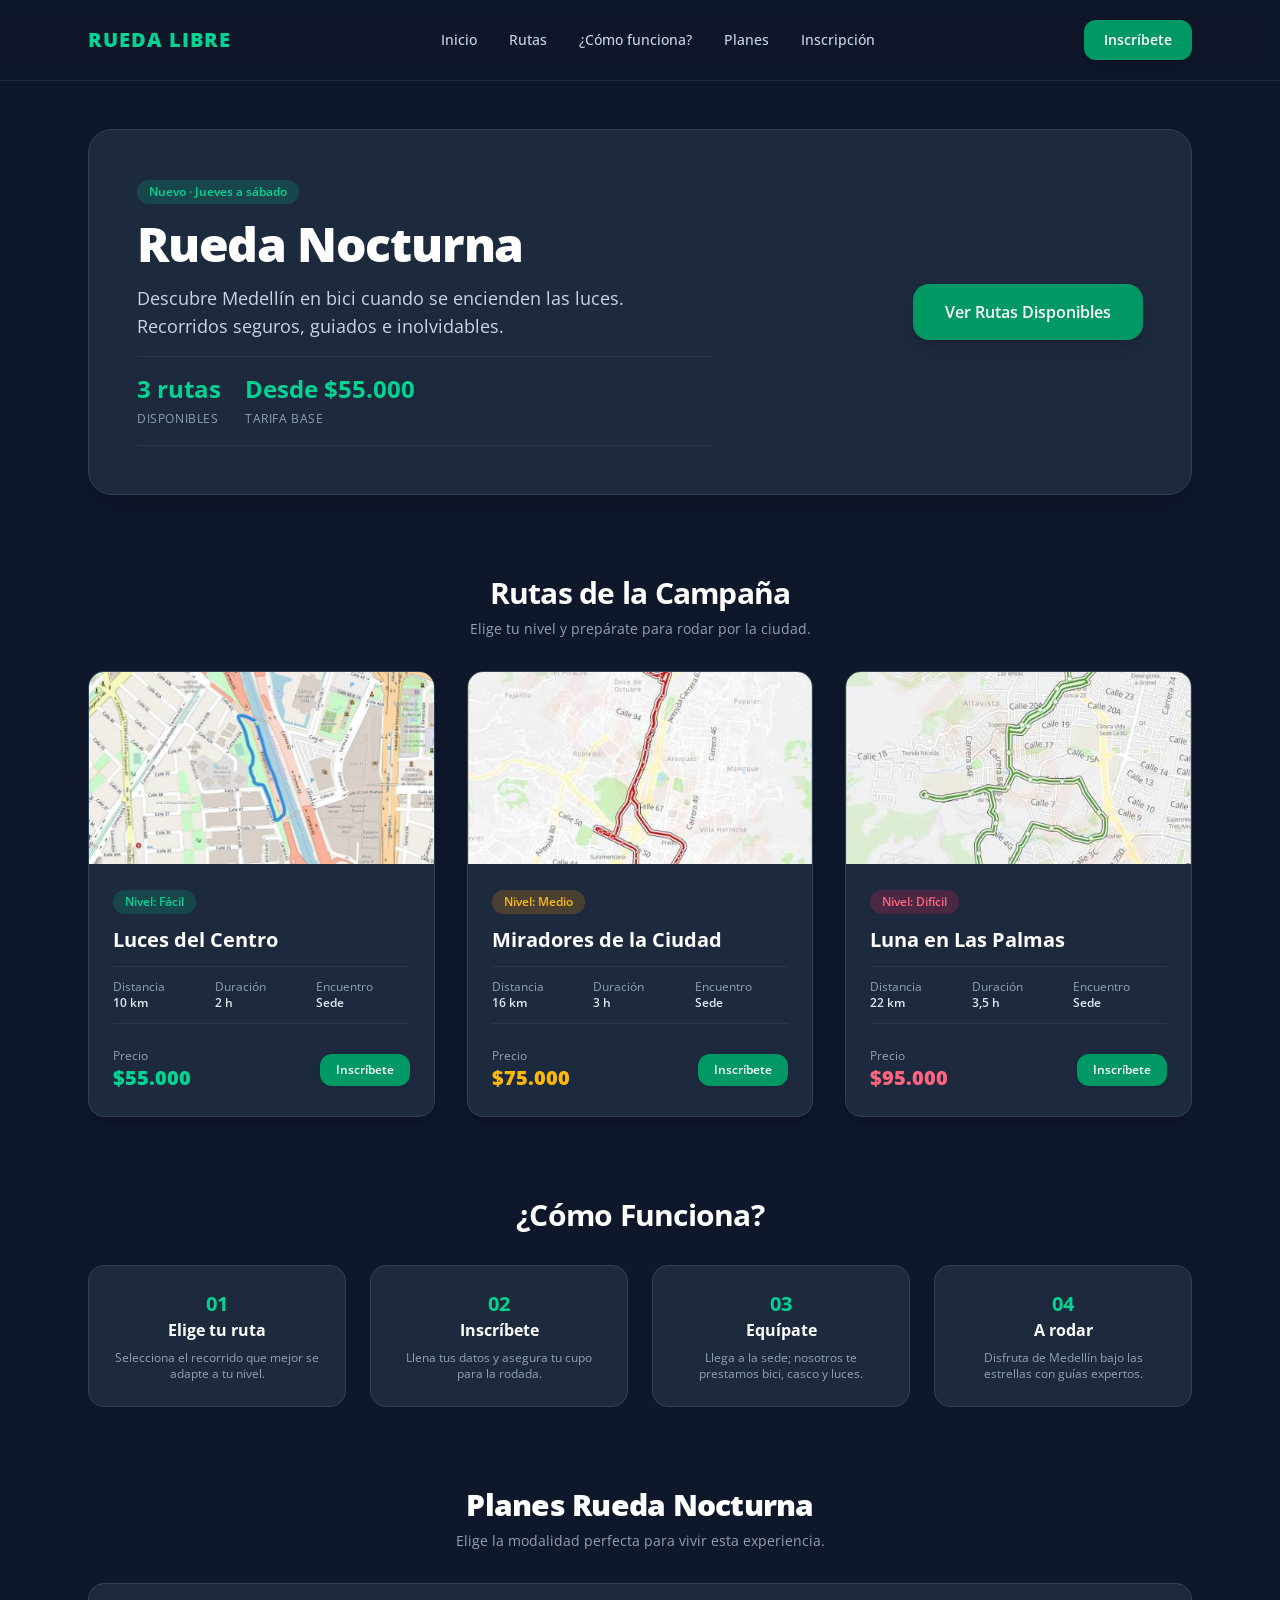
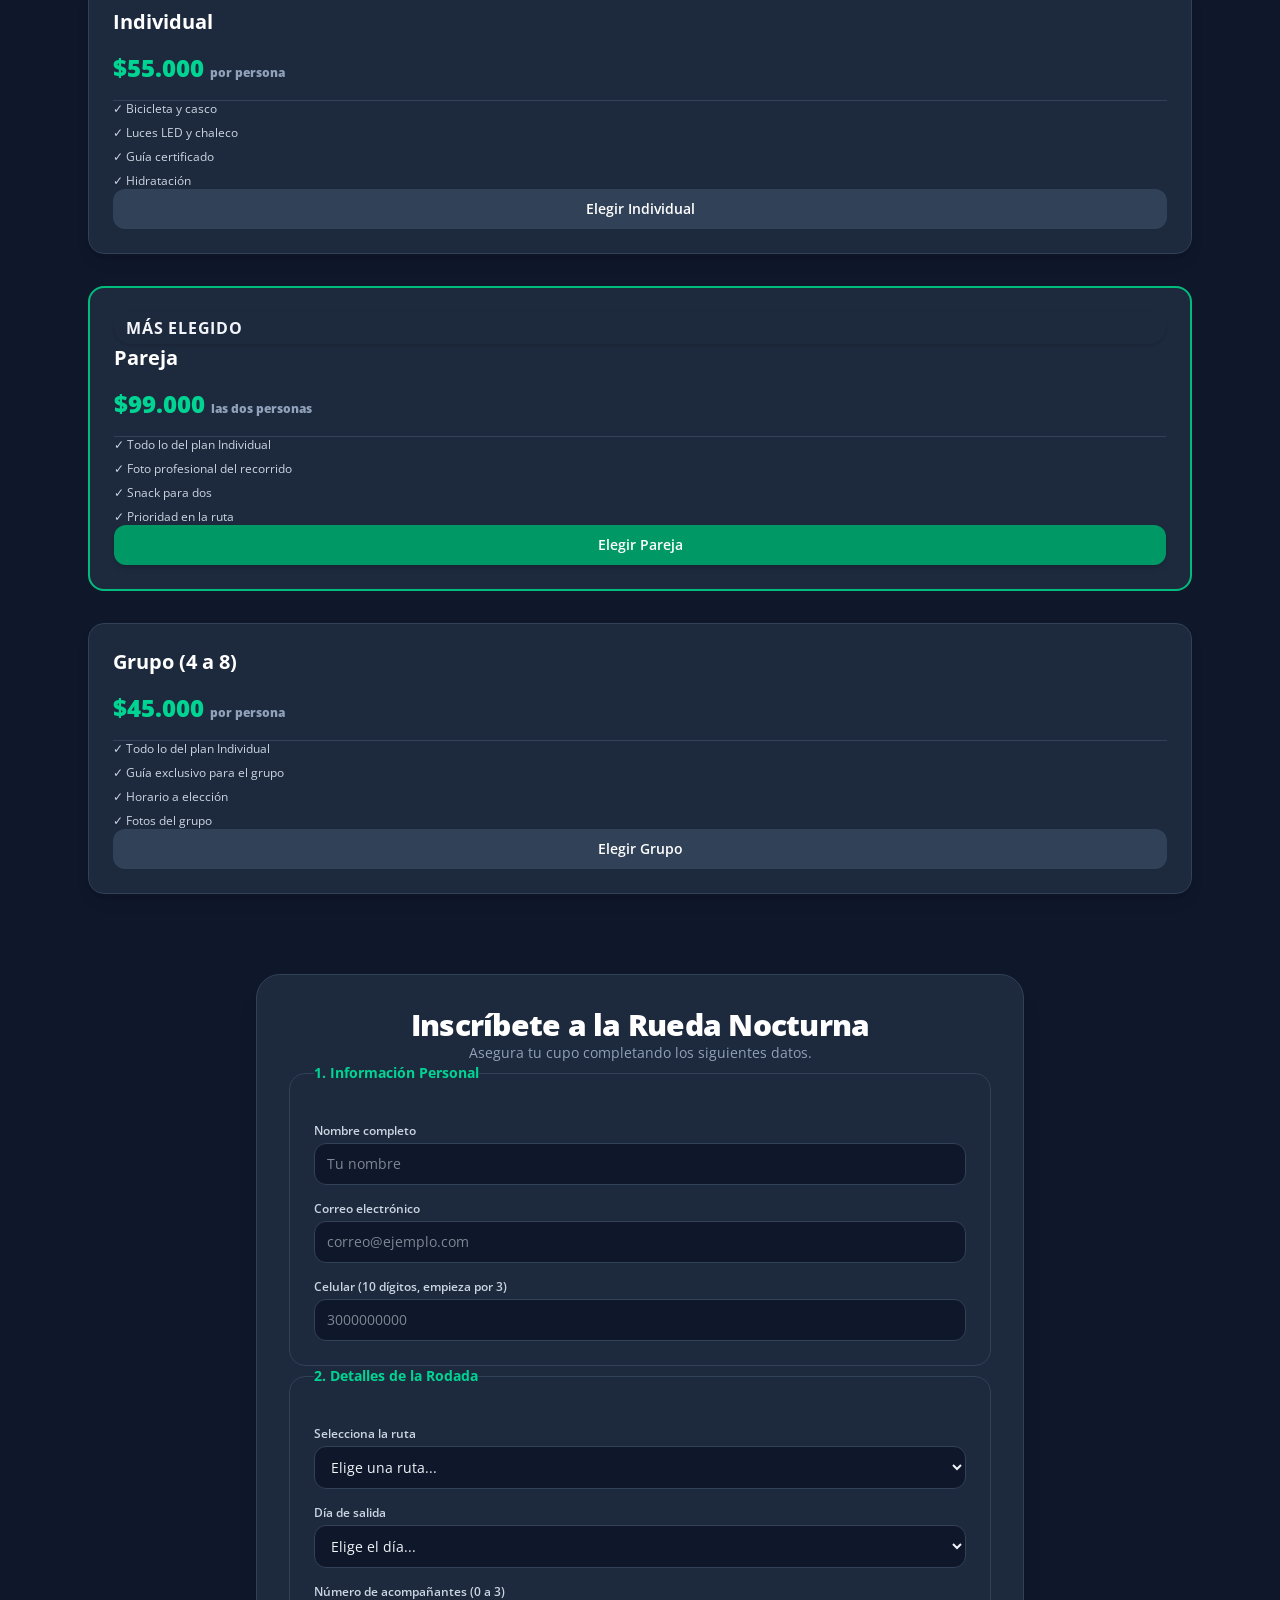
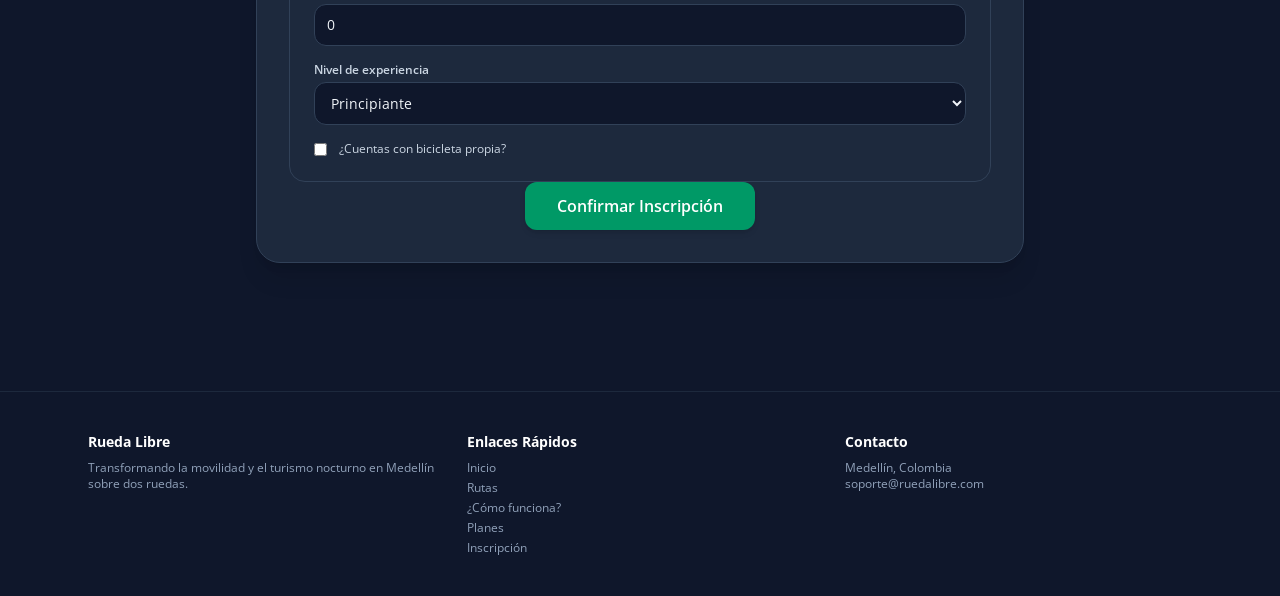
==== commit d04d3d90: "Add files via upload" ====
--- a/nocturna/index.html
+++ b/nocturna/index.html
@@ -1,193 +1,359 @@
-<!DOCTYPE html>
-<html lang="es">
-<head>
-    <meta charset="UTF-8">
-    <meta name="viewport" content="width=device-width, initial-scale=1.0">
-    <title>Rueda Nocturna | Rueda Libre</title>
-    <link rel="stylesheet" href="./src/output.css">
-    <link rel="preconnect" href="https://fonts.googleapis.com">
-<link rel="stylesheet" href="https://fonts.googleapis.com/css2?family=Montserrat:wght@700;800&family=Open+Sans:wght@400;600&display=swap">
-</head>
-<body class="bg-slate-900 text-slate-100 font-sans antialiased min-h-screen flex flex-col justify-between">
-
-    <!-- ENCABEZADO -->
-    <header class="border-b border-slate-800 bg-slate-900/80 backdrop-blur sticky top-0 z-50">
-        <div class="max-w-6xl mx-auto px-6 h-20 flex items-center justify-between">
-            <div class="flex items-center gap-3">
-                <span class="text-xl font-black tracking-wider text-emerald-400">RUEDA LIBRE</span>
-            </div>
-            <nav class="hidden md:flex items-center gap-8 text-sm font-medium text-slate-300">
-                <a href="#inicio" class="hover:text-emerald-400 transition">Inicio</a>
-                <a href="#rutas" class="hover:text-emerald-400 transition">Rutas</a>
-                <a href="#como-funciona" class="hover:text-emerald-400 transition">¿Cómo funciona?</a>
-            </nav>
-            <div>
-                <a href="#rutas" class="bg-emerald-600 hover:bg-emerald-500 text-white font-semibold py-2.5 px-5 rounded-xl transition shadow-md text-sm">
-                    Inscríbete
-                </a>
-            </div>
-        </div>
-    </header>
-
-    <!-- CONTENIDO PRINCIPAL -->
-    <main class="max-w-6xl mx-auto px-6 py-12 space-y-20 w-full flex-grow">
-        
-        <!-- SECCIÓN INICIO / HERO -->
-        <section id="inicio" class="bg-slate-800 p-8 md:p-12 rounded-3xl shadow-xl border border-slate-700 flex flex-col md:flex-row items-center justify-between gap-8">
-            <div class="space-y-4 max-w-xl">
-                <span class="inline-block bg-emerald-500/20 text-emerald-400 text-xs font-semibold px-3 py-1 rounded-full">
-                    Nuevo · Jueves a sábado
-                </span>
-                <h1 class="text-4xl md:text-5xl font-extrabold tracking-tight text-white">
-                    Rueda Nocturna
-                </h1>
-                <p class="text-slate-300 text-lg">
-                    Descubre Medellín en bici cuando se encienden las luces. Recorridos seguros, guiados y inolvidables.
-                </p>
-                <div class="flex gap-6 py-4 border-y border-slate-700/60">
-                    <div>
-                        <span class="block text-2xl font-bold text-emerald-400">3 rutas</span>
-                        <span class="text-xs text-slate-400 uppercase tracking-wider">Disponibles</span>
-                    </div>
-                    <div>
-                        <span class="block text-2xl font-bold text-emerald-400">Desde $55.000</span>
-                        <span class="text-xs text-slate-400 uppercase tracking-wider">Tarifa base</span>
-                    </div>
-                </div>
-            </div>
-            <div class="w-full md:w-auto">
-                <a href="#rutas" class="block text-center bg-emerald-600 hover:bg-emerald-500 text-white font-semibold py-4 px-8 rounded-2xl transition shadow-lg text-base">
-                    Ver Rutas Disponibles
-                </a>
-            </div>
-        </section>
-
-        <!-- SECCIÓN RUTAS -->
-        <section id="rutas" class="space-y-8">
-            <div class="text-center space-y-2">
-                <h2 class="text-3xl font-bold text-white tracking-tight">Rutas de la Campaña</h2>
-                <p class="text-slate-400 text-sm">Elige tu nivel y prepárate para rodar por la ciudad.</p>
-            </div>
-
-            <!-- Cuadrícula de 3 columnas para las cards -->
-            <div class="grid grid-cols-1 md:grid-cols-3 gap-8">
-                <!-- Card 1 -->
-                <article class="bg-slate-800 rounded-2xl overflow-hidden border border-slate-700 shadow-lg hover:border-emerald-500 hover:shadow-2xl transition-all duration-300 flex flex-col justify-between">
-                    <div>
-                        <img src="../img/rios_y_parques.jpeg" alt="Luces del Centro" class="w-full h-48 object-cover">
-                        <div class="p-6 space-y-3">
-                            <span class="inline-block bg-emerald-500/20 text-emerald-400 text-xs font-semibold px-3 py-1 rounded-full">
-                                Nivel: Fácil
-                            </span>
-                            <h3 class="text-xl font-bold text-white">Luces del Centro</h3>
-                            <dl class="grid grid-cols-3 gap-2 py-3 border-y border-slate-700/60 text-xs">
-                                <div><dt class="text-slate-400">Distancia</dt><dd class="font-semibold text-slate-200">10 km</dd></div>
-                                <div><dt class="text-slate-400">Duración</dt><dd class="font-semibold text-slate-200">2 h</dd></div>
-                                <div><dt class="text-slate-400">Encuentro</dt><dd class="font-semibold text-slate-200">Sede</dd></div>
-                            </dl>
-                        </div>
-                    </div>
-                    <div class="p-6 pt-0 flex items-center justify-between">
-                        <div><span class="text-xs text-slate-400 block">Precio</span><span class="text-xl font-extrabold text-emerald-400">$55.000</span></div>
-                        <a href="#" class="bg-emerald-600 hover:bg-emerald-500 text-white font-semibold py-2 px-4 rounded-xl transition shadow text-xs">Inscríbete</a>
-                    </div>
-                </article>
-
-                <!-- Card 2 -->
-                <article class="bg-slate-800 rounded-2xl overflow-hidden border border-slate-700 shadow-lg hover:border-amber-500 hover:shadow-2xl transition-all duration-300 flex flex-col justify-between">
-                    <div>
-                        <img src="../img/sabores-de-barrio.jpeg" alt="Miradores de la Ciudad" class="w-full h-48 object-cover">
-                        <div class="p-6 space-y-3">
-                            <span class="inline-block bg-amber-500/20 text-amber-400 text-xs font-semibold px-3 py-1 rounded-full">
-                                Nivel: Medio
-                            </span>
-                            <h3 class="text-xl font-bold text-white">Miradores de la Ciudad</h3>
-                            <dl class="grid grid-cols-3 gap-2 py-3 border-y border-slate-700/60 text-xs">
-                                <div><dt class="text-slate-400">Distancia</dt><dd class="font-semibold text-slate-200">16 km</dd></div>
-                                <div><dt class="text-slate-400">Duración</dt><dd class="font-semibold text-slate-200">3 h</dd></div>
-                                <div><dt class="text-slate-400">Encuentro</dt><dd class="font-semibold text-slate-200">Sede</dd></div>
-                            </dl>
-                        </div>
-                    </div>
-                    <div class="p-6 pt-0 flex items-center justify-between">
-                        <div><span class="text-xs text-slate-400 block">Precio</span><span class="text-xl font-extrabold text-amber-400">$75.000</span></div>
-                        <a href="#" class="bg-emerald-600 hover:bg-emerald-500 text-white font-semibold py-2 px-4 rounded-xl transition shadow text-xs">Inscríbete</a>
-                    </div>
-                </article>
-
-                <!-- Card 3 -->
-                <article class="bg-slate-800 rounded-2xl overflow-hidden border border-slate-700 shadow-lg hover:border-rose-500 hover:shadow-2xl transition-all duration-300 flex flex-col justify-between">
-                    <div>
-                        <img src="../img/recto-las-palmas.jpeg" alt="Luna en Las Palmas" class="w-full h-48 object-cover">
-                        <div class="p-6 space-y-3">
-                            <span class="inline-block bg-rose-500/20 text-rose-400 text-xs font-semibold px-3 py-1 rounded-full">
-                                Nivel: Difícil
-                            </span>
-                            <h3 class="text-xl font-bold text-white">Luna en Las Palmas</h3>
-                            <dl class="grid grid-cols-3 gap-2 py-3 border-y border-slate-700/60 text-xs">
-                                <div><dt class="text-slate-400">Distancia</dt><dd class="font-semibold text-slate-200">22 km</dd></div>
-                                <div><dt class="text-slate-400">Duración</dt><dd class="font-semibold text-slate-200">3,5 h</dd></div>
-                                <div><dt class="text-slate-400">Encuentro</dt><dd class="font-semibold text-slate-200">Sede</dd></div>
-                            </dl>
-                        </div>
-                    </div>
-                    <div class="p-6 pt-0 flex items-center justify-between">
-                        <div><span class="text-xs text-slate-400 block">Precio</span><span class="text-xl font-extrabold text-rose-400">$95.000</span></div>
-                        <a href="#" class="bg-emerald-600 hover:bg-emerald-500 text-white font-semibold py-2 px-4 rounded-xl transition shadow text-xs">Inscríbete</a>
-                    </div>
-                </article>
-            </div>
-        </section>
-
-        <!-- SECCIÓN CÓMO FUNCIONA -->
-        <section id="como-funciona" class="space-y-8">
-            <h2 class="text-3xl font-bold text-white text-center tracking-tight">¿Cómo Funciona?</h2>
-            <div class="grid grid-cols-1 md:grid-cols-4 gap-6 text-center">
-                <div class="bg-slate-800 p-6 rounded-2xl border border-slate-700 space-y-2">
-                    <span class="text-emerald-400 font-bold text-xl">01</span>
-                    <h3 class="font-bold text-white">Elige tu ruta</h3>
-                    <p class="text-xs text-slate-400">Selecciona el recorrido que mejor se adapte a tu nivel.</p>
-                </div>
-                <div class="bg-slate-800 p-6 rounded-2xl border border-slate-700 space-y-2">
-                    <span class="text-emerald-400 font-bold text-xl">02</span>
-                    <h3 class="font-bold text-white">Inscríbete</h3>
-                    <p class="text-xs text-slate-400">Llena tus datos y asegura tu cupo para la rodada.</p>
-                </div>
-                <div class="bg-slate-800 p-6 rounded-2xl border border-slate-700 space-y-2">
-                    <span class="text-emerald-400 font-bold text-xl">03</span>
-                    <h3 class="font-bold text-white">Equípate</h3>
-                    <p class="text-xs text-slate-400">Llega a la sede; nosotros te prestamos bici, casco y luces.</p>
-                </div>
-                <div class="bg-slate-800 p-6 rounded-2xl border border-slate-700 space-y-2">
-                    <span class="text-emerald-400 font-bold text-xl">04</span>
-                    <h3 class="font-bold text-white">A rodar</h3>
-                    <p class="text-xs text-slate-400">Disfruta de Medellín bajo las estrellas con guías expertos.</p>
-                </div>
-            </div>
-        </section>
-    </main>
-
-    <!-- PIE DE PÁGINA (FOOTER) -->
-    <footer class="border-t border-slate-800 bg-slate-900 py-10 mt-20">
-        <div class="max-w-6xl mx-auto px-6 grid grid-cols-1 md:grid-cols-3 gap-8 text-sm text-slate-400">
-            <div>
-                <span class="text-white font-bold block mb-2">Rueda Libre</span>
-                <p class="text-xs">Transformando la movilidad y el turismo nocturno en Medellín sobre dos ruedas.</p>
-            </div>
-            <div>
-                <span class="text-white font-bold block mb-2">Enlaces Rápidos</span>
-                <ul class="space-y-1 text-xs">
-                    <li><a href="#inicio" class="hover:text-emerald-400">Inicio</a></li>
-                    <li><a href="#rutas" class="hover:text-emerald-400">Rutas</a></li>
-                    <li><a href="#como-funciona" class="hover:text-emerald-400">¿Cómo funciona?</a></li>
-                </ul>
-            </div>
-            <div>
-                <span class="text-white font-bold block mb-2">Contacto</span>
-                <p class="text-xs">Medellín, Colombia<br>soporte@ruedalibre.com</p>
-            </div>
-        </div>
-    </footer>
-
-</body>
+<!DOCTYPE html>
+<html lang="es">
+<head>
+    <meta charset="UTF-8">
+    <meta name="viewport" content="width=device-width, initial-scale=1.0">
+    <title>Rueda Nocturna | Rueda Libre</title>
+    <!-- Fuentes de Google Fonts -->
+    <link rel="preconnect" href="https://fonts.googleapis.com">
+    <link rel="stylesheet" href="https://fonts.googleapis.com/css2?family=Montserrat:wght@700;800&family=Open+Sans:wght@400;600&display=swap">
+    <!-- CSS compilado con la CLI de Tailwind -->
+    <link rel="stylesheet" href="./src/output.css">
+</head>
+<body class="bg-slate-900 text-slate-100 font-sans antialiased min-h-screen flex flex-col justify-between">
+
+    <!-- ENCABEZADO -->
+    <header class="border-b border-slate-800 bg-slate-900/80 backdrop-blur sticky top-0 z-50">
+        <div class="max-w-6xl mx-auto px-6 h-20 flex items-center justify-between">
+            <div class="flex items-center gap-3">
+                <a href="#inicio" class="text-xl font-black tracking-wider text-emerald-400">RUEDA LIBRE</a>
+            </div>
+            <!-- Navegación oculta en móvil, visible desde md -->
+            <nav class="hidden md:flex items-center gap-8 text-sm font-medium text-slate-300">
+                <a href="#inicio" class="hover:text-emerald-400 transition">Inicio</a>
+                <a href="#rutas" class="hover:text-emerald-400 transition">Rutas</a>
+                <a href="#como-funciona" class="hover:text-emerald-400 transition">¿Cómo funciona?</a>
+                <a href="#planes" class="hover:text-emerald-400 transition">Planes</a>
+                <a href="#inscripcion" class="hover:text-emerald-400 transition">Inscripción</a>
+            </nav>
+            <div class="flex items-center gap-4">
+                <a href="../index.html" class="text-xs text-slate-300 hover:text-emerald-400 transition hidden sm:inline">Sitio principal</a>
+                <a href="../paginas/reservas.html" class="text-xs text-slate-300 hover:text-emerald-400 transition hidden sm:inline">Reserva tu bici</a>
+                <a href="#inscripcion" class="bg-emerald-600 hover:bg-emerald-500 text-white font-semibold py-2.5 px-5 rounded-xl transition shadow-md text-sm">
+                    Inscríbete
+                </a>
+            </div>
+        </div>
+    </header>
+
+    <!-- CONTENIDO PRINCIPAL -->
+    <main class="max-w-6xl mx-auto px-6 py-12 space-y-20 w-full flex-grow">
+        
+        <!-- SECCIÓN INICIO / HERO -->
+        <section id="inicio" class="bg-slate-800 p-8 md:p-12 rounded-3xl shadow-xl border border-slate-700 flex flex-col md:flex-row items-center justify-between gap-8">
+            <div class="space-y-4 max-w-xl">
+                <span class="inline-block bg-emerald-500/20 text-emerald-400 text-xs font-semibold px-3 py-1 rounded-full">
+                    Nuevo · Jueves a sábado
+                </span>
+                <h1 class="text-4xl md:text-5xl font-extrabold tracking-tight text-white">
+                    Rueda Nocturna
+                </h1>
+                <p class="text-slate-300 text-lg">
+                    Descubre Medellín en bici cuando se encienden las luces. Recorridos seguros, guiados e inolvidables.
+                </p>
+                <div class="flex gap-6 py-4 border-y border-slate-700/60">
+                    <div>
+                        <span class="block text-2xl font-bold text-emerald-400">3 rutas</span>
+                        <span class="text-xs text-slate-400 uppercase tracking-wider">Disponibles</span>
+                    </div>
+                    <div>
+                        <span class="block text-2xl font-bold text-emerald-400">Desde $55.000</span>
+                        <span class="text-xs text-slate-400 uppercase tracking-wider">Tarifa base</span>
+                    </div>
+                </div>
+            </div>
+            <div class="w-full md:w-auto">
+                <a href="#rutas" class="block text-center bg-emerald-600 hover:bg-emerald-500 text-white font-semibold py-4 px-8 rounded-2xl transition shadow-lg text-base">
+                    Ver Rutas Disponibles
+                </a>
+            </div>
+        </section>
+
+        <!-- SECCIÓN RUTAS -->
+        <section id="rutas" class="space-y-8">
+            <div class="text-center space-y-2">
+                <h2 class="text-3xl font-bold text-white tracking-tight">Rutas de la Campaña</h2>
+                <p class="text-slate-400 text-sm">Elige tu nivel y prepárate para rodar por la ciudad.</p>
+            </div>
+
+            <div class="grid grid-cols-1 md:grid-cols-3 gap-8">
+                <!-- Card 1 -->
+                <article class="bg-slate-800 rounded-2xl overflow-hidden border border-slate-700 shadow-lg hover:border-emerald-500 hover:shadow-2xl transition-all duration-300 flex flex-col justify-between">
+                    <div>
+                        <img src="../img/rios_y_parques.jpeg" alt="Luces del Centro" class="w-full h-48 object-cover">
+                        <div class="p-6 space-y-3">
+                            <span class="inline-block bg-emerald-500/20 text-emerald-400 text-xs font-semibold px-3 py-1 rounded-full">
+                                Nivel: Fácil
+                            </span>
+                            <h3 class="text-xl font-bold text-white">Luces del Centro</h3>
+                            <dl class="grid grid-cols-3 gap-2 py-3 border-y border-slate-700/60 text-xs">
+                                <div><dt class="text-slate-400">Distancia</dt><dd class="font-semibold text-slate-200">10 km</dd></div>
+                                <div><dt class="text-slate-400">Duración</dt><dd class="font-semibold text-slate-200">2 h</dd></div>
+                                <div><dt class="text-slate-400">Encuentro</dt><dd class="font-semibold text-slate-200">Sede</dd></div>
+                            </dl>
+                        </div>
+                    </div>
+                    <div class="p-6 pt-0 flex items-center justify-between">
+                        <div><span class="text-xs text-slate-400 block">Precio</span><span class="text-xl font-extrabold text-emerald-400">$55.000</span></div>
+                        <a href="#inscripcion" class="bg-emerald-600 hover:bg-emerald-500 text-white font-semibold py-2 px-4 rounded-xl transition shadow text-xs">Inscríbete</a>
+                    </div>
+                </article>
+
+                <!-- Card 2 -->
+                <article class="bg-slate-800 rounded-2xl overflow-hidden border border-slate-700 shadow-lg hover:border-amber-500 hover:shadow-2xl transition-all duration-300 flex flex-col justify-between">
+                    <div>
+                        <img src="../img/sabores-de-barrio.jpeg" alt="Miradores de la Ciudad" class="w-full h-48 object-cover">
+                        <div class="p-6 space-y-3">
+                            <span class="inline-block bg-amber-500/20 text-amber-400 text-xs font-semibold px-3 py-1 rounded-full">
+                                Nivel: Medio
+                            </span>
+                            <h3 class="text-xl font-bold text-white">Miradores de la Ciudad</h3>
+                            <dl class="grid grid-cols-3 gap-2 py-3 border-y border-slate-700/60 text-xs">
+                                <div><dt class="text-slate-400">Distancia</dt><dd class="font-semibold text-slate-200">16 km</dd></div>
+                                <div><dt class="text-slate-400">Duración</dt><dd class="font-semibold text-slate-200">3 h</dd></div>
+                                <div><dt class="text-slate-400">Encuentro</dt><dd class="font-semibold text-slate-200">Sede</dd></div>
+                            </dl>
+                        </div>
+                    </div>
+                    <div class="p-6 pt-0 flex items-center justify-between">
+                        <div><span class="text-xs text-slate-400 block">Precio</span><span class="text-xl font-extrabold text-amber-400">$75.000</span></div>
+                        <a href="#inscripcion" class="bg-emerald-600 hover:bg-emerald-500 text-white font-semibold py-2 px-4 rounded-xl transition shadow text-xs">Inscríbete</a>
+                    </div>
+                </article>
+
+                <!-- Card 3 -->
+                <article class="bg-slate-800 rounded-2xl overflow-hidden border border-slate-700 shadow-lg hover:border-rose-500 hover:shadow-2xl transition-all duration-300 flex flex-col justify-between">
+                    <div>
+                        <img src="../img/recto-las-palmas.jpeg" alt="Luna en Las Palmas" class="w-full h-48 object-cover">
+                        <div class="p-6 space-y-3">
+                            <span class="inline-block bg-rose-500/20 text-rose-400 text-xs font-semibold px-3 py-1 rounded-full">
+                                Nivel: Difícil
+                            </span>
+                            <h3 class="text-xl font-bold text-white">Luna en Las Palmas</h3>
+                            <dl class="grid grid-cols-3 gap-2 py-3 border-y border-slate-700/60 text-xs">
+                                <div><dt class="text-slate-400">Distancia</dt><dd class="font-semibold text-slate-200">22 km</dd></div>
+                                <div><dt class="text-slate-400">Duración</dt><dd class="font-semibold text-slate-200">3,5 h</dd></div>
+                                <div><dt class="text-slate-400">Encuentro</dt><dd class="font-semibold text-slate-200">Sede</dd></div>
+                            </dl>
+                        </div>
+                    </div>
+                    <div class="p-6 pt-0 flex items-center justify-between">
+                        <div><span class="text-xs text-slate-400 block">Precio</span><span class="text-xl font-extrabold text-rose-400">$95.000</span></div>
+                        <a href="#inscripcion" class="bg-emerald-600 hover:bg-emerald-500 text-white font-semibold py-2 px-4 rounded-xl transition shadow text-xs">Inscríbete</a>
+                    </div>
+                </article>
+            </div>
+        </section>
+
+        <!-- SECCIÓN CÓMO FUNCIONA -->
+        <section id="como-funciona" class="space-y-8">
+            <h2 class="text-3xl font-bold text-white text-center tracking-tight">¿Cómo Funciona?</h2>
+            <div class="grid grid-cols-1 md:grid-cols-4 gap-6 text-center">
+                <div class="bg-slate-800 p-6 rounded-2xl border border-slate-700 space-y-2">
+                    <span class="text-emerald-400 font-bold text-xl">01</span>
+                    <h3 class="font-bold text-white">Elige tu ruta</h3>
+                    <p class="text-xs text-slate-400">Selecciona el recorrido que mejor se adapte a tu nivel.</p>
+                </div>
+                <div class="bg-slate-800 p-6 rounded-2xl border border-slate-700 space-y-2">
+                    <span class="text-emerald-400 font-bold text-xl">02</span>
+                    <h3 class="font-bold text-white">Inscríbete</h3>
+                    <p class="text-xs text-slate-400">Llena tus datos y asegura tu cupo para la rodada.</p>
+                </div>
+                <div class="bg-slate-800 p-6 rounded-2xl border border-slate-700 space-y-2">
+                    <span class="text-emerald-400 font-bold text-xl">03</span>
+                    <h3 class="font-bold text-white">Equípate</h3>
+                    <p class="text-xs text-slate-400">Llega a la sede; nosotros te prestamos bici, casco y luces.</p>
+                </div>
+                <div class="bg-slate-800 p-6 rounded-2xl border border-slate-700 space-y-2">
+                    <span class="text-emerald-400 font-bold text-xl">04</span>
+                    <h3 class="font-bold text-white">A rodar</h3>
+                    <p class="text-xs text-slate-400">Disfruta de Medellín bajo las estrellas con guías expertos.</p>
+                </div>
+            </div>
+        </section>
+
+        <!-- SECCIÓN PLANES RUEDA NOCTURNA -->
+        <section id="planes" class="space-y-8">
+            <div class="text-center space-y-2">
+                <h2 class="text-3xl font-extrabold text-white tracking-tight">Planes Rueda Nocturna</h2>
+                <p class="text-slate-400 text-sm">Elige la modalidad perfecta para vivir esta experiencia.</p>
+            </div>
+
+            <div class="grid grid-cols-1 lg:grid-cols-3 gap-8 items-stretch">
+                <!-- Plan Individual -->
+                <article class="bg-slate-800 border border-slate-700 rounded-2xl p-6 shadow-lg flex flex-col justify-between">
+                    <div class="space-y-4">
+                        <h3 class="text-xl font-bold text-white">Individual</h3>
+                        <div class="text-2xl font-extrabold text-emerald-400">$55.000 <span class="text-xs font-normal text-slate-400">por persona</span></div>
+                        <ul class="space-y-2 text-xs text-slate-300 border-t border-slate-700 pt-4">
+                            <li>✓ Bicicleta y casco</li>
+                            <li>✓ Luces LED y chaleco</li>
+                            <li>✓ Guía certificado</li>
+                            <li>✓ Hidratación</li>
+                        </ul>
+                    </div>
+                    <div class="pt-6">
+                        <a href="#inscripcion" class="block text-center bg-slate-700 hover:bg-slate-600 text-white font-semibold py-2.5 px-4 rounded-xl transition text-sm">Elegir Individual</a>
+                    </div>
+                </article>
+
+                <!-- Plan Pareja (Destacado: Más elegido) -->
+                <article class="bg-slate-800 border-2 border-emerald-500 rounded-2xl p-6 shadow-2xl relative flex flex-col justify-between transform lg:-translate-y-2">
+                    <span class="absolute -top-3 right-6 bg-emerald-500 text-slate-950 font-bold text-[10px] uppercase tracking-wider px-3 py-1 rounded-full shadow">
+                        Más elegido
+                    </span>
+                    <div class="space-y-4">
+                        <h3 class="text-xl font-bold text-white">Pareja</h3>
+                        <div class="text-2xl font-extrabold text-emerald-400">$99.000 <span class="text-xs font-normal text-slate-400">las dos personas</span></div>
+                        <ul class="space-y-2 text-xs text-slate-300 border-t border-slate-700 pt-4">
+                            <li>✓ Todo lo del plan Individual</li>
+                            <li>✓ Foto profesional del recorrido</li>
+                            <li>✓ Snack para dos</li>
+                            <li>✓ Prioridad en la ruta</li>
+                        </ul>
+                    </div>
+                    <div class="pt-6">
+                        <a href="#inscripcion" class="block text-center bg-emerald-600 hover:bg-emerald-500 text-white font-semibold py-2.5 px-4 rounded-xl transition shadow-md text-sm">Elegir Pareja</a>
+                    </div>
+                </article>
+
+                <!-- Plan Grupo -->
+                <article class="bg-slate-800 border border-slate-700 rounded-2xl p-6 shadow-lg flex flex-col justify-between">
+                    <div class="space-y-4">
+                        <h3 class="text-xl font-bold text-white">Grupo (4 a 8)</h3>
+                        <div class="text-2xl font-extrabold text-emerald-400">$45.000 <span class="text-xs font-normal text-slate-400">por persona</span></div>
+                        <ul class="space-y-2 text-xs text-slate-300 border-t border-slate-700 pt-4">
+                            <li>✓ Todo lo del plan Individual</li>
+                            <li>✓ Guía exclusivo para el grupo</li>
+                            <li>✓ Horario a elección</li>
+                            <li>✓ Fotos del grupo</li>
+                        </ul>
+                    </div>
+                    <div class="pt-6">
+                        <a href="#inscripcion" class="block text-center bg-slate-700 hover:bg-slate-600 text-white font-semibold py-2.5 px-4 rounded-xl transition text-sm">Elegir Grupo</a>
+                    </div>
+                </article>
+            </div>
+        </section>
+
+        <!-- SECCIÓN INSCRIPCIÓN (FORMULARIO) -->
+        <section id="inscripcion" class="py-6">
+            <div class="bg-slate-800 border border-slate-700 p-8 rounded-3xl shadow-xl max-w-3xl mx-auto">
+                <div class="text-center mb-8">
+                    <h2 class="text-3xl font-extrabold text-white tracking-tight">Inscríbete a la Rueda Nocturna</h2>
+                    <p class="text-slate-400 text-sm mt-2">Asegura tu cupo completando los siguientes datos.</p>
+                </div>
+
+                <form action="../paginas/formulario_exitoso.html" method="GET" class="space-y-6">
+                    
+                    <!-- Grupo 1: Datos Personales -->
+                    <fieldset class="border border-slate-700 p-6 rounded-2xl space-y-4">
+                        <legend class="text-emerald-400 font-bold px-2 text-sm">1. Información Personal</legend>
+                        
+                        <div class="grid grid-cols-1 md:grid-cols-2 gap-4">
+                            <div>
+                                <label for="nombre" class="block text-xs font-semibold text-slate-300 mb-1">Nombre completo</label>
+                                <input type="text" id="nombre" name="nombre" required minlength="3" placeholder="Tu nombre"
+                                    class="w-full bg-slate-900 border border-slate-700 text-slate-100 text-sm rounded-xl py-2.5 px-3 focus:outline-none focus:border-emerald-500 focus:ring-2 focus:ring-emerald-500/20">
+                            </div>
+                            <div>
+                                <label for="correo" class="block text-xs font-semibold text-slate-300 mb-1">Correo electrónico</label>
+                                <input type="email" id="correo" name="correo" required placeholder="correo@ejemplo.com"
+                                    class="w-full bg-slate-900 border border-slate-700 text-slate-100 text-sm rounded-xl py-2.5 px-3 focus:outline-none focus:border-emerald-500 focus:ring-2 focus:ring-emerald-500/20">
+                            </div>
+                        </div>
+
+                        <div>
+                            <label for="celular" class="block text-xs font-semibold text-slate-300 mb-1">Celular (10 dígitos, empieza por 3)</label>
+                            <input type="tel" id="celular" name="celular" required pattern="^3[0-9]{9}$" title="Debe tener 10 dígitos y empezar por 3" placeholder="3000000000"
+                                class="w-full bg-slate-900 border border-slate-700 text-slate-100 text-sm rounded-xl py-2.5 px-3 focus:outline-none focus:border-emerald-500 focus:ring-2 focus:ring-emerald-500/20">
+                        </div>
+                    </fieldset>
+
+                    <!-- Grupo 2: Detalles del Recorrido -->
+                    <fieldset class="border border-slate-700 p-6 rounded-2xl space-y-4">
+                        <legend class="text-emerald-400 font-bold px-2 text-sm">2. Detalles de la Rodada</legend>
+
+                        <div class="grid grid-cols-1 md:grid-cols-2 gap-4">
+                            <div>
+                                <label for="ruta" class="block text-xs font-semibold text-slate-300 mb-1">Selecciona la ruta</label>
+                                <select id="ruta" name="ruta" required class="w-full bg-slate-900 border border-slate-700 text-slate-100 text-sm rounded-xl py-2.5 px-3 focus:outline-none focus:border-emerald-500">
+                                    <option value="">Elige una ruta...</option>
+                                    <option value="centro">Luces del Centro ($55.000)</option>
+                                    <option value="miradores">Miradores de la Ciudad ($75.000)</option>
+                                    <option value="palmas">Luna en Las Palmas ($95.000)</option>
+                                </select>
+                            </div>
+
+                            <div>
+                                <label for="dia" class="block text-xs font-semibold text-slate-300 mb-1">Día de salida</label>
+                                <select id="dia" name="dia" required class="w-full bg-slate-900 border border-slate-700 text-slate-100 text-sm rounded-xl py-2.5 px-3 focus:outline-none focus:border-emerald-500">
+                                    <option value="">Elige el día...</option>
+                                    <option value="jueves">Jueves</option>
+                                    <option value="viernes">Viernes</option>
+                                    <option value="sabado">Sábado</option>
+                                </select>
+                            </div>
+                        </div>
+
+                        <div class="grid grid-cols-1 md:grid-cols-2 gap-4">
+                            <div>
+                                <label for="acompanantes" class="block text-xs font-semibold text-slate-300 mb-1">Número de acompañantes (0 a 3)</label>
+                                <input type="number" id="acompanantes" name="acompanantes" min="0" max="3" value="0" required
+                                    class="w-full bg-slate-900 border border-slate-700 text-slate-100 text-sm rounded-xl py-2.5 px-3 focus:outline-none focus:border-emerald-500">
+                            </div>
+
+                            <div>
+                                <label for="experiencia" class="block text-xs font-semibold text-slate-300 mb-1">Nivel de experiencia</label>
+                                <select id="experiencia" name="experiencia" required class="w-full bg-slate-900 border border-slate-700 text-slate-100 text-sm rounded-xl py-2.5 px-3 focus:outline-none focus:border-emerald-500">
+                                    <option value="principiante">Principiante</option>
+                                    <option value="intermedio">Intermedio</option>
+                                    <option value="avanzado">Avanzado</option>
+                                </select>
+                            </div>
+                        </div>
+
+                        <div class="flex items-center gap-3 pt-2">
+                            <input type="checkbox" id="bici_propia" name="bici_propia" class="w-4 h-4 rounded text-emerald-600 focus:ring-emerald-500 bg-slate-900 border-slate-700">
+                            <label for="bici_propia" class="text-xs text-slate-300">¿Cuentas con bicicleta propia?</label>
+                        </div>
+                    </fieldset>
+
+                    <!-- Botón de Envío -->
+                    <div class="text-center pt-4">
+                        <button type="submit" class="w-full md:w-auto bg-emerald-600 hover:bg-emerald-500 text-white font-semibold py-3 px-8 rounded-xl transition duration-200 shadow-md focus:outline-none focus:ring-4 focus:ring-emerald-400/50">
+                            Confirmar Inscripción
+                        </button>
+                    </div>
+                </form>
+            </div>
+        </section>
+
+    </main>
+
+    <!-- PIE DE PÁGINA (FOOTER) -->
+    <footer class="border-t border-slate-800 bg-slate-900 py-10 mt-20">
+        <div class="max-w-6xl mx-auto px-6 grid grid-cols-1 md:grid-cols-3 gap-8 text-sm text-slate-400">
+            <div>
+                <span class="text-white font-bold block mb-2">Rueda Libre</span>
+                <p class="text-xs">Transformando la movilidad y el turismo nocturno en Medellín sobre dos ruedas.</p>
+            </div>
+            <div>
+                <span class="text-white font-bold block mb-2">Enlaces Rápidos</span>
+                <ul class="space-y-1 text-xs">
+                    <li><a href="#inicio" class="hover:text-emerald-400">Inicio</a></li>
+                    <li><a href="#rutas" class="hover:text-emerald-400">Rutas</a></li>
+                    <li><a href="#como-funciona" class="hover:text-emerald-400">¿Cómo funciona?</a></li>
+                    <li><a href="#planes" class="hover:text-emerald-400">Planes</a></li>
+                    <li><a href="#inscripcion" class="hover:text-emerald-400">Inscripción</a></li>
+                </ul>
+            </div>
+            <div>
+                <span class="text-white font-bold block mb-2">Contacto</span>
+                <p class="text-xs">Medellín, Colombia<br>soporte@ruedalibre.com</p>
+            </div>
+        </div>
+    </footer>
+
+</body>
 </html>
